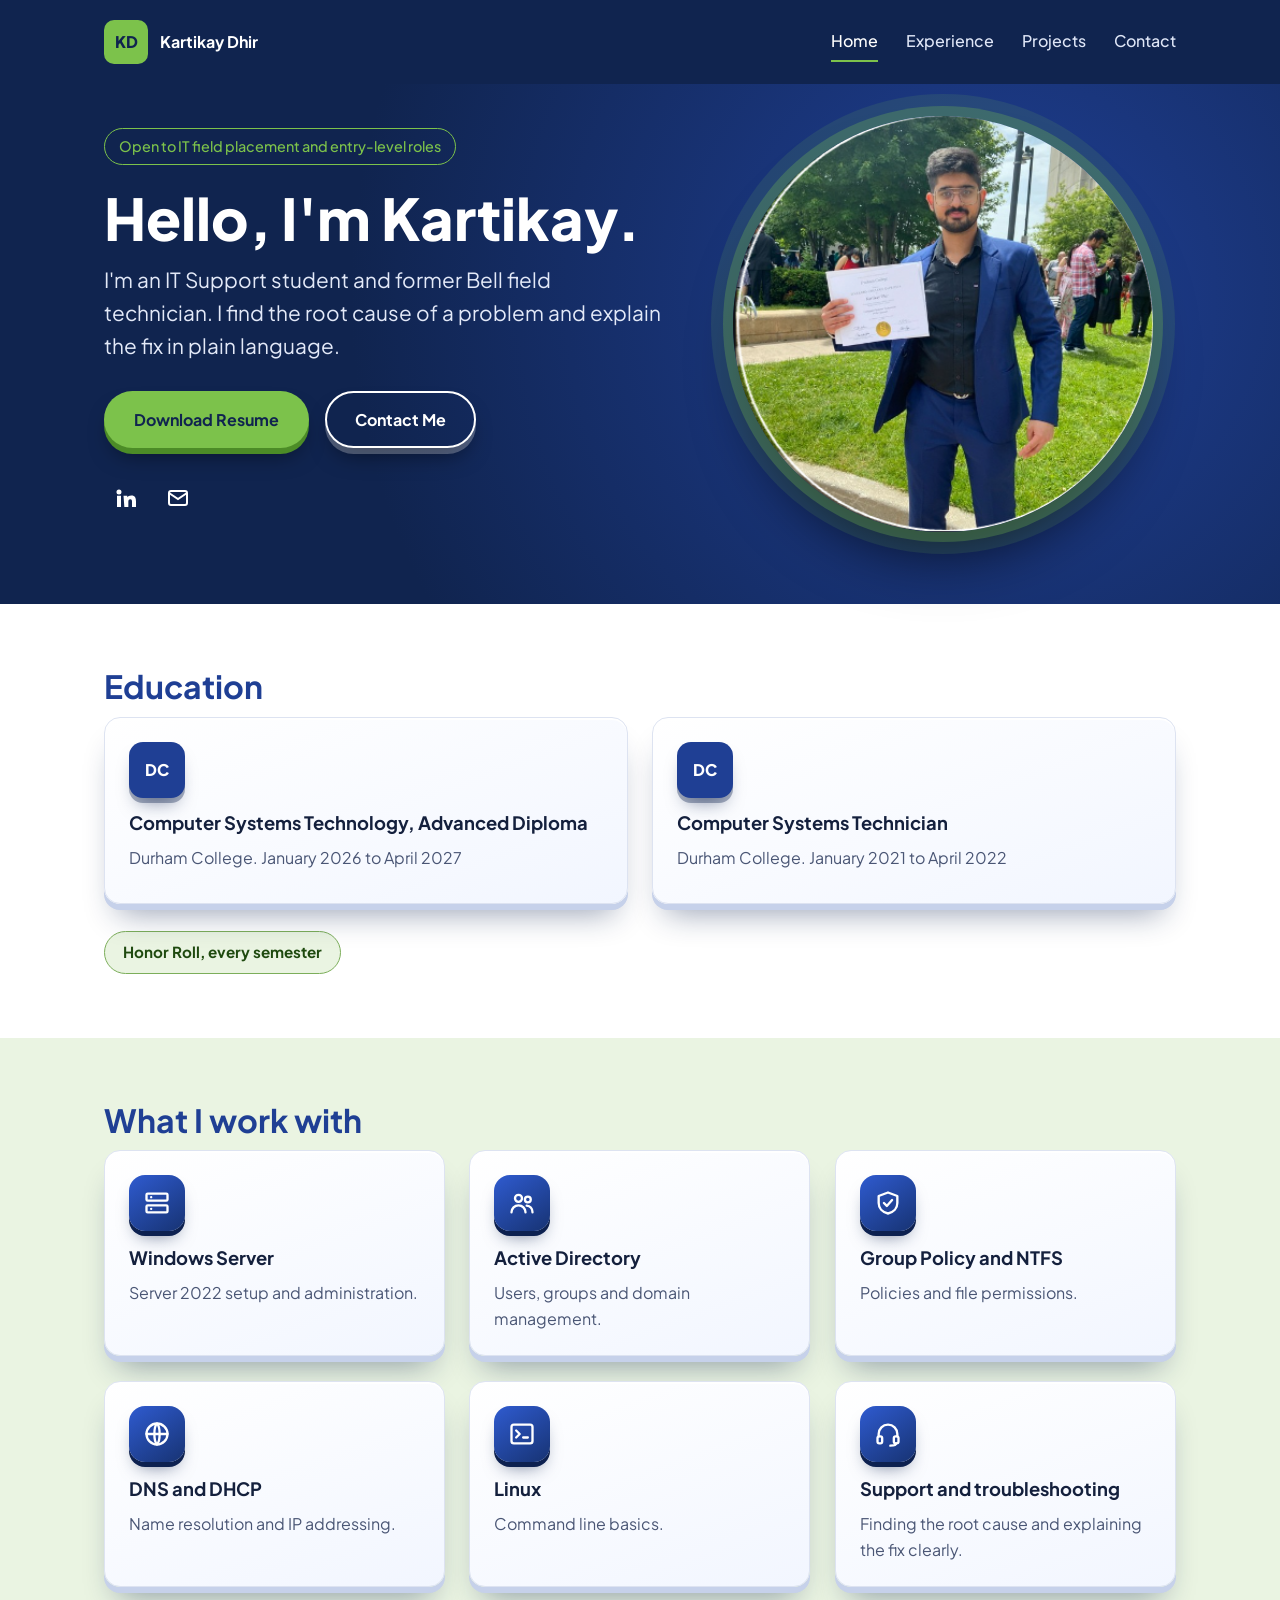
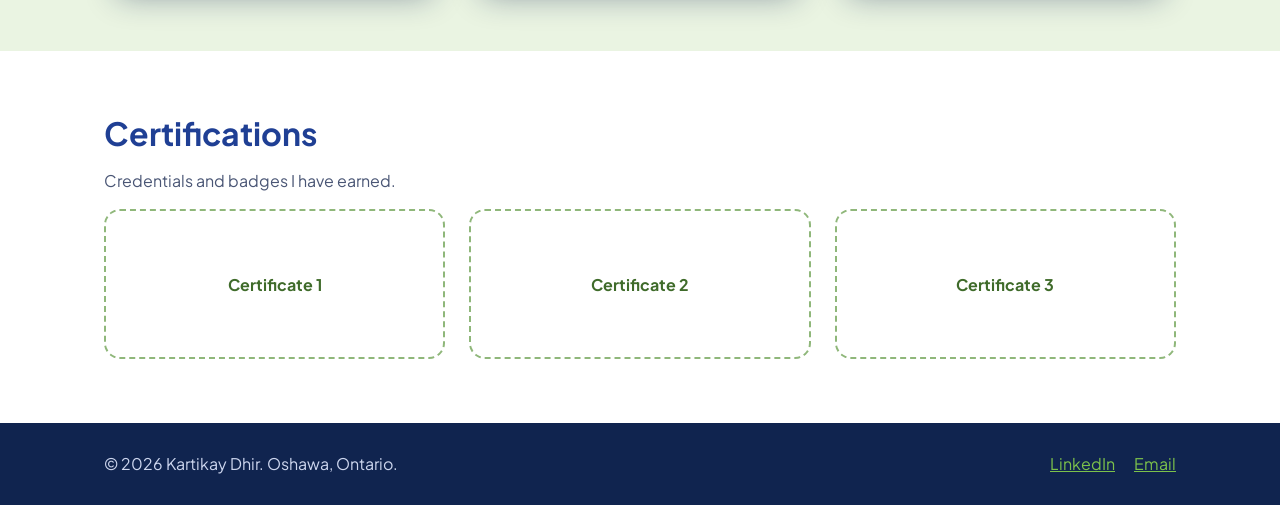
==== index.html @ cc64c31e "Add files via upload" ====
<!-- =====================================================
     index.html - HOME PAGE - hero, core skills, certifications
     ===================================================== -->
<!DOCTYPE html>
<html lang="en">
<head>
  <meta charset="utf-8">
  <meta name="viewport" content="width=device-width, initial-scale=1">
  <title>Home | Kartikay Dhir</title>
  <meta name="description" content="Kartikay Dhir - IT Support student and former Bell field technician. Active Directory, Windows Server and networking.">
  <link rel="preconnect" href="https://fonts.googleapis.com">
  <link rel="preconnect" href="https://fonts.gstatic.com" crossorigin>
  <link rel="stylesheet" href="https://fonts.googleapis.com/css2?family=Plus+Jakarta+Sans:wght@400;500;700;800&display=swap">
  <link rel="stylesheet" href="css/style.css">
  <script src="js/main.js" defer></script>
</head>
<body>

<!-- ================= TOP MENU ================= -->
<header class="site-header">
  <div class="wrap nav">

    <!-- Logo + name -->
    <a class="brand" href="index.html">
      <span class="brand-mark">KD</span>
      <span class="brand-name">Kartikay Dhir</span>
    </a>

    <!-- Hamburger button (phones only) -->
    <button class="menu-btn" aria-label="Open menu" aria-expanded="false" aria-controls="menu">
      <span></span><span></span><span></span>
    </button>

    <!-- Menu links -->
    <nav id="menu" class="menu">
      <a href="index.html" class="active" aria-current="page">Home</a>
      <a href="experience.html">Experience</a>
      <a href="projects.html">Projects</a>
      <a href="contact.html">Contact</a>
    </nav>

  </div>
</header>

<main>

<!-- ================= HERO ================= -->
<section class="hero">
  <div class="wrap hero-grid">

    <!-- Left: greeting, intro, buttons, icons -->
    <div class="hero-text">
      <p class="badge">Open to IT field placement and entry-level roles</p>
      <h1>Hello, I'm Kartikay.</h1>
      <p class="lead">I'm an IT Support student and former Bell field technician. I find the root cause of a problem and explain the fix in plain language.</p>

      <div class="btn-row">
        <a class="btn btn-green" href="resume/Kartikay-Dhir-Resume.pdf" download>Download Resume</a>
        <a class="btn btn-outline" href="contact.html">Contact Me</a>
      </div>

      <!-- Social icons -->
      <div class="social">
        <a href="https://www.linkedin.com/in/kartikaydhir/" target="_blank" rel="noopener" aria-label="LinkedIn">
          <svg width="24" height="24" viewBox="0 0 24 24" fill="currentColor" aria-hidden="true"><path d="M4.98 3.5a2.5 2.5 0 1 1 0 5 2.5 2.5 0 0 1 0-5zM3 9.75h4V21H3zM9.5 9.75h3.8v1.6h.05c.55-1 1.9-1.95 3.9-1.95 4.1 0 4.75 2.7 4.75 6.2V21h-4v-5c0-1.2 0-2.75-1.7-2.75s-1.95 1.3-1.95 2.65V21h-4z"/></svg>
        </a>
        <a href="mailto:kartikaydhir23@gmail.com" aria-label="Email">
          <svg width="24" height="24" viewBox="0 0 24 24" fill="none" stroke="currentColor" stroke-width="2" aria-hidden="true"><rect x="3" y="5" width="18" height="14" rx="2"/><path d="M3 7l9 6 9-6"/></svg>
        </a>
      </div>
    </div>

    <!-- Right: your photo (replace images/kartikay.png to change it) -->
    <div class="hero-photo">
      <img src="images/kartikay.png" alt="Kartikay Dhir holding his Durham College diploma" width="391" height="387">
    </div>

  </div>
</section>

<!-- ================= EDUCATION =================
     Durham College logo tiles link to LinkedIn. Honor roll sits under the diplomas. -->
<section class="section">
  <div class="wrap">
    <h2>Education</h2>
    <div class="grid-2">
      <article class="card edu">
        <a class="logo-link" href="https://www.linkedin.com/search/results/schools/?keywords=Durham%20College" target="_blank" rel="noopener" aria-label="Durham College on LinkedIn"><span class="logo logo-blue">DC<img src="images/logos/durham.png" alt="" onerror="this.remove()"></span></a>
        <h3>Computer Systems Technology, Advanced Diploma</h3>
        <p class="muted">Durham College. January 2026 to April 2027</p>
      </article>
      <article class="card edu">
        <a class="logo-link" href="https://www.linkedin.com/search/results/schools/?keywords=Durham%20College" target="_blank" rel="noopener" aria-label="Durham College on LinkedIn"><span class="logo logo-blue">DC<img src="images/logos/durham.png" alt="" onerror="this.remove()"></span></a>
        <h3>Computer Systems Technician</h3>
        <p class="muted">Durham College. January 2021 to April 2022</p>
      </article>
    </div>
    <div class="awards edu-awards"><span class="award green">Honor Roll, every semester</span></div>
  </div>
</section>

<!-- ================= SKILLS (icons are inline SVG) ================= -->
<section class="section tint">
  <div class="wrap">
    <h2>What I work with</h2>
    <div class="grid-3">
      <div class="card"><span class="skill-icon"><svg width="28" height="28" viewBox="0 0 24 24" fill="none" stroke="currentColor" stroke-width="2" stroke-linecap="round" stroke-linejoin="round" aria-hidden="true"><rect x="3" y="4" width="18" height="6" rx="1"/><rect x="3" y="14" width="18" height="6" rx="1"/><path d="M7 7h.01M7 17h.01"/></svg></span><h3>Windows Server</h3><p>Server 2022 setup and administration.</p></div>
      <div class="card"><span class="skill-icon"><svg width="28" height="28" viewBox="0 0 24 24" fill="none" stroke="currentColor" stroke-width="2" stroke-linecap="round" stroke-linejoin="round" aria-hidden="true"><circle cx="9" cy="8" r="3"/><path d="M3 20c0-3.3 2.7-6 6-6s6 2.7 6 6"/><circle cx="17" cy="9" r="2.5"/><path d="M16 14.2c2.8.3 5 2.5 5 5.8"/></svg></span><h3>Active Directory</h3><p>Users, groups and domain management.</p></div>
      <div class="card"><span class="skill-icon"><svg width="28" height="28" viewBox="0 0 24 24" fill="none" stroke="currentColor" stroke-width="2" stroke-linecap="round" stroke-linejoin="round" aria-hidden="true"><path d="M12 3l8 3v6c0 4.5-3.2 8-8 9-4.8-1-8-4.5-8-9V6z"/><path d="M8.5 12l2.5 2.5 4.5-5"/></svg></span><h3>Group Policy and NTFS</h3><p>Policies and file permissions.</p></div>
      <div class="card"><span class="skill-icon"><svg width="28" height="28" viewBox="0 0 24 24" fill="none" stroke="currentColor" stroke-width="2" stroke-linecap="round" stroke-linejoin="round" aria-hidden="true"><circle cx="12" cy="12" r="9"/><path d="M3 12h18M12 3c3 3 3 15 0 18M12 3c-3 3-3 15 0 18"/></svg></span><h3>DNS and DHCP</h3><p>Name resolution and IP addressing.</p></div>
      <div class="card"><span class="skill-icon"><svg width="28" height="28" viewBox="0 0 24 24" fill="none" stroke="currentColor" stroke-width="2" stroke-linecap="round" stroke-linejoin="round" aria-hidden="true"><rect x="3" y="4" width="18" height="16" rx="2"/><path d="M7 9l3 3-3 3M13 15h4"/></svg></span><h3>Linux</h3><p>Command line basics.</p></div>
      <div class="card"><span class="skill-icon"><svg width="28" height="28" viewBox="0 0 24 24" fill="none" stroke="currentColor" stroke-width="2" stroke-linecap="round" stroke-linejoin="round" aria-hidden="true"><path d="M4 14v-2a8 8 0 0 1 16 0v2"/><rect x="3" y="14" width="4" height="6" rx="1.5"/><rect x="17" y="14" width="4" height="6" rx="1.5"/><path d="M19 20c0 1.5-2 2-5 2"/></svg></span><h3>Support and troubleshooting</h3><p>Finding the root cause and explaining the fix clearly.</p></div>
    </div>
  </div>
</section>

<!-- ================= CERTIFICATIONS =================
     No certificates yet. To add one, replace a ".cert-slot" div with:
     <div class="card cert"><img src="images/cert1.png" alt=""><h3>Name</h3><p>Issuer, year</p></div>
-->
<section class="section">
  <div class="wrap">
    <h2>Certifications</h2>
    <p class="muted">Credentials and badges I have earned.</p>
    <div class="grid-3">
      <div class="cert-slot">Certificate 1</div>
      <div class="cert-slot">Certificate 2</div>
      <div class="cert-slot">Certificate 3</div>
    </div>
  </div>
</section>

</main>

<!-- ================= FOOTER ================= -->
<footer class="site-footer">
  <div class="wrap footer-row">
    <p>&copy; <span id="year">2026</span> Kartikay Dhir. Oshawa, Ontario.</p>
    <p>
      <a href="https://www.linkedin.com/in/kartikaydhir/" target="_blank" rel="noopener">LinkedIn</a>
      <a href="mailto:kartikaydhir23@gmail.com">Email</a>
    </p>
  </div>
</footer>

</body>
</html>
---- css/style.css ----
/* =====================================================
   style.css - all the styling
   Colours come from the photo: suit navy + grass green.
   ===================================================== */

/* ---------- 1. Colours and basics ---------- */
:root {
  --navy:   #10244f;   /* deep navy (hero, footer) */
  --blue:   #1f3f94;   /* suit blue (logos, headings) */
  --grass:  #7cc24b;   /* grass green (buttons, accents) */
  --leaf:   #eaf4e2;   /* soft green tint (alt sections) */
  --paper:  #ffffff;
  --ink:    #14203d;   /* body text */
  --muted:  #4a5675;   /* secondary text */
  --radius: 16px;
}

* { box-sizing: border-box; }

body {
  margin: 0;
  font-family: 'Plus Jakarta Sans', system-ui, sans-serif;
  color: var(--ink);
  background: var(--paper);
  line-height: 1.6;
}

img { max-width: 100%; height: auto; }
a { color: var(--blue); }
a:focus-visible, button:focus-visible, input:focus-visible, textarea:focus-visible {
  outline: 3px solid var(--grass);
  outline-offset: 3px;
}

/* Centered content column */
.wrap { max-width: 1120px; margin: 0 auto; padding: 0 24px; }

h1, h2, h3 { line-height: 1.15; margin: 0 0 12px; }
h2 { font-size: 2rem; color: var(--blue); }
h3 { font-size: 1.15rem; }
.muted { color: var(--muted); }

/* ---------- 2. Top menu ---------- */
.site-header { background: var(--navy); color: #fff; }
.nav { display: flex; align-items: center; justify-content: space-between; padding-top: 20px; padding-bottom: 20px; position: relative; }

.brand { display: flex; align-items: center; gap: 12px; color: #fff; text-decoration: none; font-weight: 700; }
.brand-mark { width: 44px; height: 44px; border-radius: 10px; background: var(--grass); color: var(--navy); display: grid; place-items: center; font-weight: 800; }

.menu { display: flex; gap: 28px; }
.menu a { color: #dfe6f7; text-decoration: none; font-weight: 500; padding: 6px 0; border-bottom: 2px solid transparent; }
.menu a:hover { color: #fff; }
.menu a.active { color: #fff; border-bottom-color: var(--grass); }

.menu-btn { display: none; width: 44px; height: 44px; background: transparent; border: 0; cursor: pointer; flex-direction: column; gap: 5px; align-items: center; justify-content: center; }
.menu-btn span { width: 24px; height: 2px; background: #fff; }

/* ---------- 3. Buttons ---------- */
.btn { display: inline-block; padding: 14px 28px; border-radius: 999px; font-weight: 700; text-decoration: none; border: 2px solid transparent; cursor: pointer; font-family: inherit; font-size: 1rem; }
.btn-green   { background: var(--grass); color: var(--navy); }
.btn-green:hover { background: #92d15f; }
.btn-outline { border-color: #fff; color: #fff; }
.btn-outline:hover { background: rgba(255,255,255,.12); }
.btn-row { display: flex; gap: 16px; flex-wrap: wrap; margin-bottom: 28px; }

/* ---------- 4. Hero (home page) ---------- */
.hero { background: var(--navy); color: #fff; padding: 32px 0 72px; }
.hero-grid { display: grid; grid-template-columns: 1.2fr 1fr; gap: 48px; align-items: center; }
.hero h1 { font-size: clamp(2.4rem, 5vw, 3.6rem); font-weight: 800; }
.lead { font-size: 1.3rem; color: #e3e9f8; max-width: 34em; margin: 0 0 28px; }
.badge { display: inline-block; margin: 0 0 20px; padding: 6px 14px; border: 1px solid var(--grass); border-radius: 999px; color: var(--grass); font-size: .9rem; font-weight: 500; }
.hero-photo img { display: block; width: 100%; max-width: 420px; margin: 0 auto; border-radius: 50%; }

.social { display: flex; gap: 8px; }
.social a { color: #fff; width: 44px; height: 44px; display: grid; place-items: center; border-radius: 50%; }
.social a:hover { background: rgba(255,255,255,.14); }

/* ---------- 5. Sections, grids, cards ---------- */
.section { padding: 64px 0; }
.section.tint { background: var(--leaf); }

.page-title { background: var(--navy); color: #fff; padding: 8px 0 48px; }
.page-title h1 { margin: 0; font-size: clamp(2rem, 4vw, 3rem); font-weight: 800; }

.grid-3 { display: grid; grid-template-columns: repeat(3, 1fr); gap: 24px; }
.grid-4 { display: grid; grid-template-columns: repeat(4, 1fr); gap: 20px; }
.stack  { display: grid; gap: 48px; }

.card { background: #fff; border: 1px solid #dde3f1; border-radius: var(--radius); padding: 24px; }
.card p { margin: 0; color: var(--muted); }
.card .muted { margin-bottom: 8px; }

/* Empty certificate slots */
.cert-slot { min-height: 150px; border: 2px dashed #8fb77a; border-radius: var(--radius); display: grid; place-items: center; color: #3f6b2a; font-weight: 700; }

/* ---------- 6. Experience page ---------- */
.job-head { display: flex; align-items: center; gap: 20px; margin-bottom: 16px; }
.job-head h2, .job-head h3 { margin: 0; }
.job ul { margin: 0 0 20px; padding-left: 20px; max-width: 760px; }
.job li { margin-bottom: 6px; }
.section-h { margin-bottom: 20px; }

/* Company / school logo tiles (replace text with <img> later) */
.logo { width: 56px; height: 56px; border-radius: 14px; display: grid; place-items: center; font-weight: 800; flex: none; margin-bottom: 12px; }
.job-head .logo { margin-bottom: 0; width: 64px; height: 64px; }
.logo-blue  { background: var(--blue);  color: #fff; }
.logo-grass { background: var(--grass); color: var(--navy); }

/* Awards */
.awards { display: flex; gap: 12px; flex-wrap: wrap; }
.award { padding: 8px 18px; border-radius: 999px; font-weight: 700; font-size: .95rem; }
.award.gold  { background: #fff4cc; border: 1px solid #d9b53a; color: #5e4700; }
.award.green { background: var(--leaf); border: 1px solid #7cae5a; color: #1f4a0f; }

/* ---------- 7. Contact page ---------- */
.contact-grid { display: grid; grid-template-columns: 1fr 1fr; gap: 48px; }
form label { display: block; font-weight: 700; margin: 16px 0 6px; }
form input[type=text], form input[type=email], form textarea {
  width: 100%; padding: 12px 14px; border: 1px solid #b8c1d9; border-radius: 10px; font: inherit; color: var(--ink);
}
form button { margin-top: 20px; }
.hp { position: absolute; left: -9999px; }            /* honeypot hidden field */
.field-error { color: #a31616; font-weight: 700; min-height: 1.4em; margin: 12px 0 0; }
.notice { padding: 12px 16px; border-radius: 10px; font-weight: 700; margin: 0 0 8px; }
.notice.ok  { background: var(--leaf); color: #1f4a0f; }
.notice.bad { background: #fde8e8; color: #7a1010; }

/* ---------- 8. Footer ---------- */
.site-footer { background: var(--navy); color: #cdd6ee; padding: 28px 0; }
.footer-row { display: flex; justify-content: space-between; gap: 16px; flex-wrap: wrap; }
.footer-row p { margin: 0; }
.site-footer a { color: var(--grass); margin-left: 16px; }

/* ---------- 9. Tablet and phone ---------- */
@media (max-width: 860px) {
  .hero-grid, .contact-grid { grid-template-columns: 1fr; }
  .hero-photo { order: -1; }                     /* photo first on phones */
  .hero-photo img { max-width: 260px; }
  .grid-3 { grid-template-columns: 1fr; }
  .grid-4 { grid-template-columns: 1fr 1fr; }

  /* Menu turns into a dropdown opened by the hamburger */
  .menu-btn { display: flex; }
  .menu { display: none; position: absolute; top: 100%; left: 0; right: 0; flex-direction: column; gap: 0; background: var(--navy); padding: 8px 24px 16px; z-index: 5; }
  .menu.open { display: flex; }
  .menu a { padding: 14px 0; border-bottom: 1px solid #243a6b; }
}

/* =====================================================
   10. 3D LOOK
   Raised cards, extruded buttons, tilt on hover (see js/main.js)
   ===================================================== */

/* Raised cards: a lighter top edge, a solid "thickness" line, and a soft drop shadow */
.card, .job-card {
  background: linear-gradient(160deg, #ffffff, #f2f6ff);
  box-shadow: 0 2px 0 #ffffff inset, 0 6px 0 #c6d1ea, 0 22px 32px -14px rgba(16, 36, 79, .45);
  transition: transform .2s ease, box-shadow .2s ease;
  will-change: transform;
}
.job-card { padding: 32px; border: 1px solid #dde3f1; border-radius: var(--radius); }

/* Buttons look like pressable blocks */
.btn { transition: transform .12s ease, box-shadow .12s ease; }
.btn-green   { box-shadow: 0 6px 0 #4c8c27, 0 14px 22px -8px rgba(0, 0, 0, .5); }
.btn-outline { box-shadow: 0 6px 0 rgba(255, 255, 255, .25), 0 14px 22px -8px rgba(0, 0, 0, .5); }
.btn:hover   { transform: translateY(3px); }
.btn-green:hover   { box-shadow: 0 3px 0 #4c8c27, 0 8px 14px -6px rgba(0, 0, 0, .5); }
.btn-outline:hover { box-shadow: 0 3px 0 rgba(255, 255, 255, .25), 0 8px 14px -6px rgba(0, 0, 0, .5); }
.btn:active  { transform: translateY(6px); box-shadow: none; }

/* Hero: depth gradient + glowing rings around the photo */
.hero { background: radial-gradient(circle at 78% 40%, #1f3f94 0%, var(--navy) 62%); }
.hero-photo { perspective: 900px; }
.hero-photo img {
  box-shadow: 0 0 0 10px rgba(124, 194, 75, .28), 0 0 0 22px rgba(124, 194, 75, .12), 0 40px 60px -20px rgba(0, 0, 0, .7);
  animation: float 6s ease-in-out infinite;
}
@keyframes float { 0%, 100% { transform: translateY(0); } 50% { transform: translateY(-12px); } }

/* Logo tiles and skill icons are raised blocks too */
.logo-link { display: inline-block; border-radius: 16px; text-decoration: none; flex: none; }
.logo { position: relative; overflow: hidden; box-shadow: 0 5px 0 rgba(16, 36, 79, .35), 0 12px 18px -8px rgba(16, 36, 79, .5); }
.logo img { position: absolute; inset: 0; width: 100%; height: 100%; object-fit: contain; background: #fff; padding: 6px; }
.logo-link:hover .logo { transform: translateY(2px); }

.skill-icon {
  width: 56px; height: 56px; border-radius: 16px; display: grid; place-items: center; margin-bottom: 16px; color: #fff;
  background: linear-gradient(145deg, #2f5bd0, #173373);
  box-shadow: 0 5px 0 #0d2150, 0 12px 18px -8px rgba(16, 36, 79, .6);
}

/* Home: Education and Skills */
.grid-2 { display: grid; grid-template-columns: 1fr 1fr; gap: 24px; }
.edu .logo-link { margin-bottom: 14px; }
.edu .logo { margin-bottom: 0; }
.edu-awards { margin-top: 28px; }

/* Experience: certificate pictures under each job */
.certs { display: grid; grid-template-columns: repeat(auto-fit, minmax(220px, 300px)); gap: 20px; margin-top: 24px; }
.cert-fig { margin: 0; }
.cert-fig img { display: block; width: 100%; border-radius: 12px; border: 1px solid #cfd8ee; box-shadow: 0 5px 0 #c6d1ea, 0 16px 24px -12px rgba(16, 36, 79, .5); transition: transform .2s ease; }
.cert-fig a:hover img { transform: translateY(-4px) scale(1.02); }
.cert-fig figcaption { margin-top: 12px; font-size: .9rem; color: var(--muted); }
.job .awards { margin-top: 4px; }

@media (max-width: 860px) {
  .grid-2 { grid-template-columns: 1fr; }
  .job-card { padding: 22px; }
}

/* People who turn animations off get a still page */
@media (prefers-reduced-motion: reduce) {
  .hero-photo img { animation: none; }
  .card, .job-card, .btn, .cert-fig img { transition: none; }
}
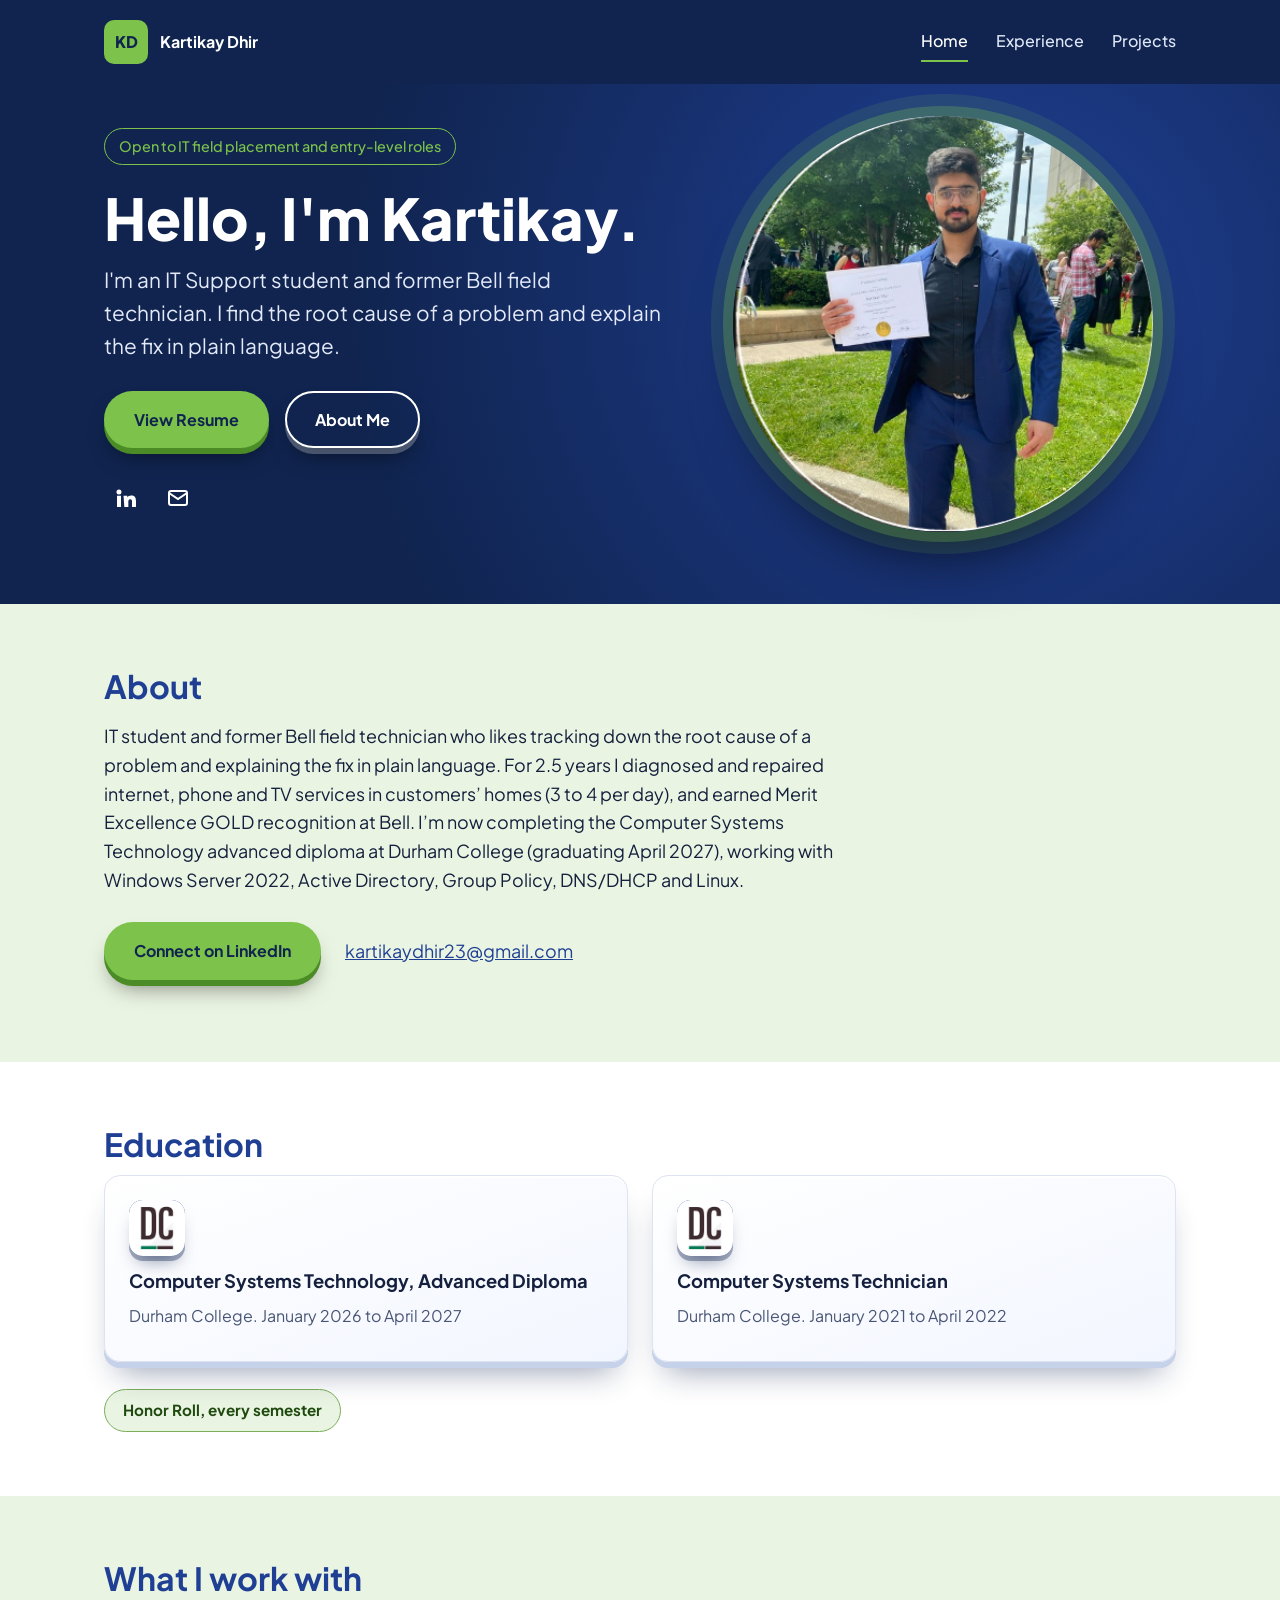
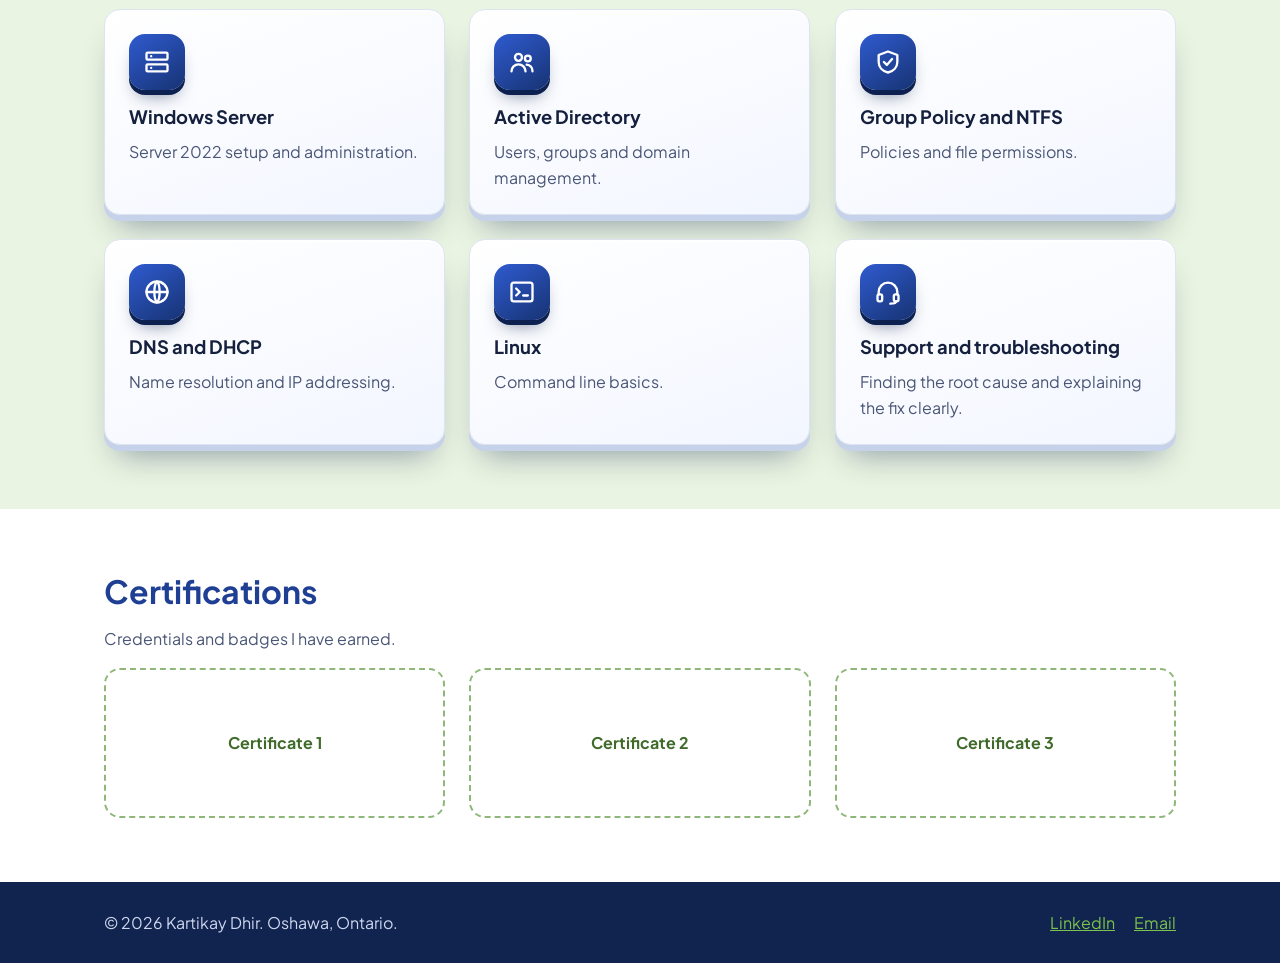
==== commit e9102cc1: "Add files via upload" ====
--- a/index.html
+++ b/index.html
@@ -36,7 +36,6 @@
       <a href="index.html" class="active" aria-current="page">Home</a>
       <a href="experience.html">Experience</a>
       <a href="projects.html">Projects</a>
-      <a href="contact.html">Contact</a>
     </nav>
 
   </div>
@@ -55,8 +54,8 @@
       <p class="lead">I'm an IT Support student and former Bell field technician. I find the root cause of a problem and explain the fix in plain language.</p>
 
       <div class="btn-row">
-        <a class="btn btn-green" href="resume/Kartikay-Dhir-Resume.pdf" download>Download Resume</a>
-        <a class="btn btn-outline" href="contact.html">Contact Me</a>
+        <button class="btn btn-green" type="button" data-resume-open>View Resume</button>
+        <a class="btn btn-outline" href="#about">About Me</a>
       </div>
 
       <!-- Social icons -->
@@ -75,6 +74,19 @@
       <img src="images/kartikay.png" alt="Kartikay Dhir holding his Durham College diploma" width="391" height="387">
     </div>
 
+  </div>
+</section>
+
+<!-- ================= ABOUT =================
+     Edit the paragraph below to change your bio. Links sit under it. -->
+<section class="section tint" id="about">
+  <div class="wrap about">
+    <h2>About</h2>
+    <p>IT student and former Bell field technician who likes tracking down the root cause of a problem and explaining the fix in plain language. For 2.5 years I diagnosed and repaired internet, phone and TV services in customers&rsquo; homes (3 to 4 per day), and earned Merit Excellence GOLD recognition at Bell. I&rsquo;m now completing the Computer Systems Technology advanced diploma at Durham College (graduating April 2027), working with Windows Server 2022, Active Directory, Group Policy, DNS/DHCP and Linux.</p>
+    <p class="about-links">
+      <a class="btn btn-green" href="https://www.linkedin.com/in/kartikaydhir/" target="_blank" rel="noopener">Connect on LinkedIn</a>
+      <a href="mailto:kartikaydhir23@gmail.com">kartikaydhir23@gmail.com</a>
+    </p>
   </div>
 </section>
 
@@ -130,6 +142,20 @@
   </div>
 </section>
 
+
+<!-- ================= RESUME POP-UP =================
+     Opened by the "View Resume" button (js/main.js). Replace resume/Kartikay-Dhir-Resume.pdf with your final resume. -->
+<dialog id="resume-dialog" class="resume-dialog" aria-label="Resume">
+  <div class="resume-bar">
+    <strong>Resume</strong>
+    <span>
+      <a href="resume/Kartikay-Dhir-Resume.pdf" target="_blank" rel="noopener">Open in new tab</a>
+      <button type="button" data-resume-close>Close</button>
+    </span>
+  </div>
+  <iframe id="resume-frame" title="Kartikay Dhir resume" data-src="resume/Kartikay-Dhir-Resume.pdf"></iframe>
+</dialog>
+
 </main>
 
 <!-- ================= FOOTER ================= -->
--- a/css/style.css
+++ b/css/style.css
@@ -214,3 +214,25 @@
   .hero-photo img { animation: none; }
   .card, .job-card, .btn, .cert-fig img { transition: none; }
 }
+
+/* =====================================================
+   11. Logos as pictures, About section, Resume pop-up
+   ===================================================== */
+
+/* Logo pictures are already cropped square, so no extra padding */
+.logo img { padding: 0; background: none; }
+.job-head .logo { width: 72px; height: 72px; }
+
+/* About */
+.about p { max-width: 760px; font-size: 1.12rem; }
+.about-links { display: flex; align-items: center; gap: 24px; flex-wrap: wrap; margin-top: 28px; }
+.about-links .btn { color: var(--navy); }
+
+/* Resume pop-up (native <dialog>) */
+.resume-dialog { width: min(960px, 94vw); height: 90vh; padding: 0; border: 0; border-radius: var(--radius); overflow: hidden; box-shadow: 0 30px 80px rgba(0, 0, 0, .5); }
+.resume-dialog[open] { display: flex; flex-direction: column; }
+.resume-dialog::backdrop { background: rgba(16, 36, 79, .75); }
+.resume-bar { display: flex; align-items: center; justify-content: space-between; gap: 12px; background: var(--navy); color: #fff; padding: 12px 20px; }
+.resume-bar a { color: var(--grass); margin-right: 16px; }
+.resume-bar button { background: var(--grass); color: var(--navy); border: 0; border-radius: 999px; padding: 8px 20px; font: inherit; font-weight: 700; cursor: pointer; }
+.resume-dialog iframe { flex: 1; width: 100%; border: 0; background: #fff; }
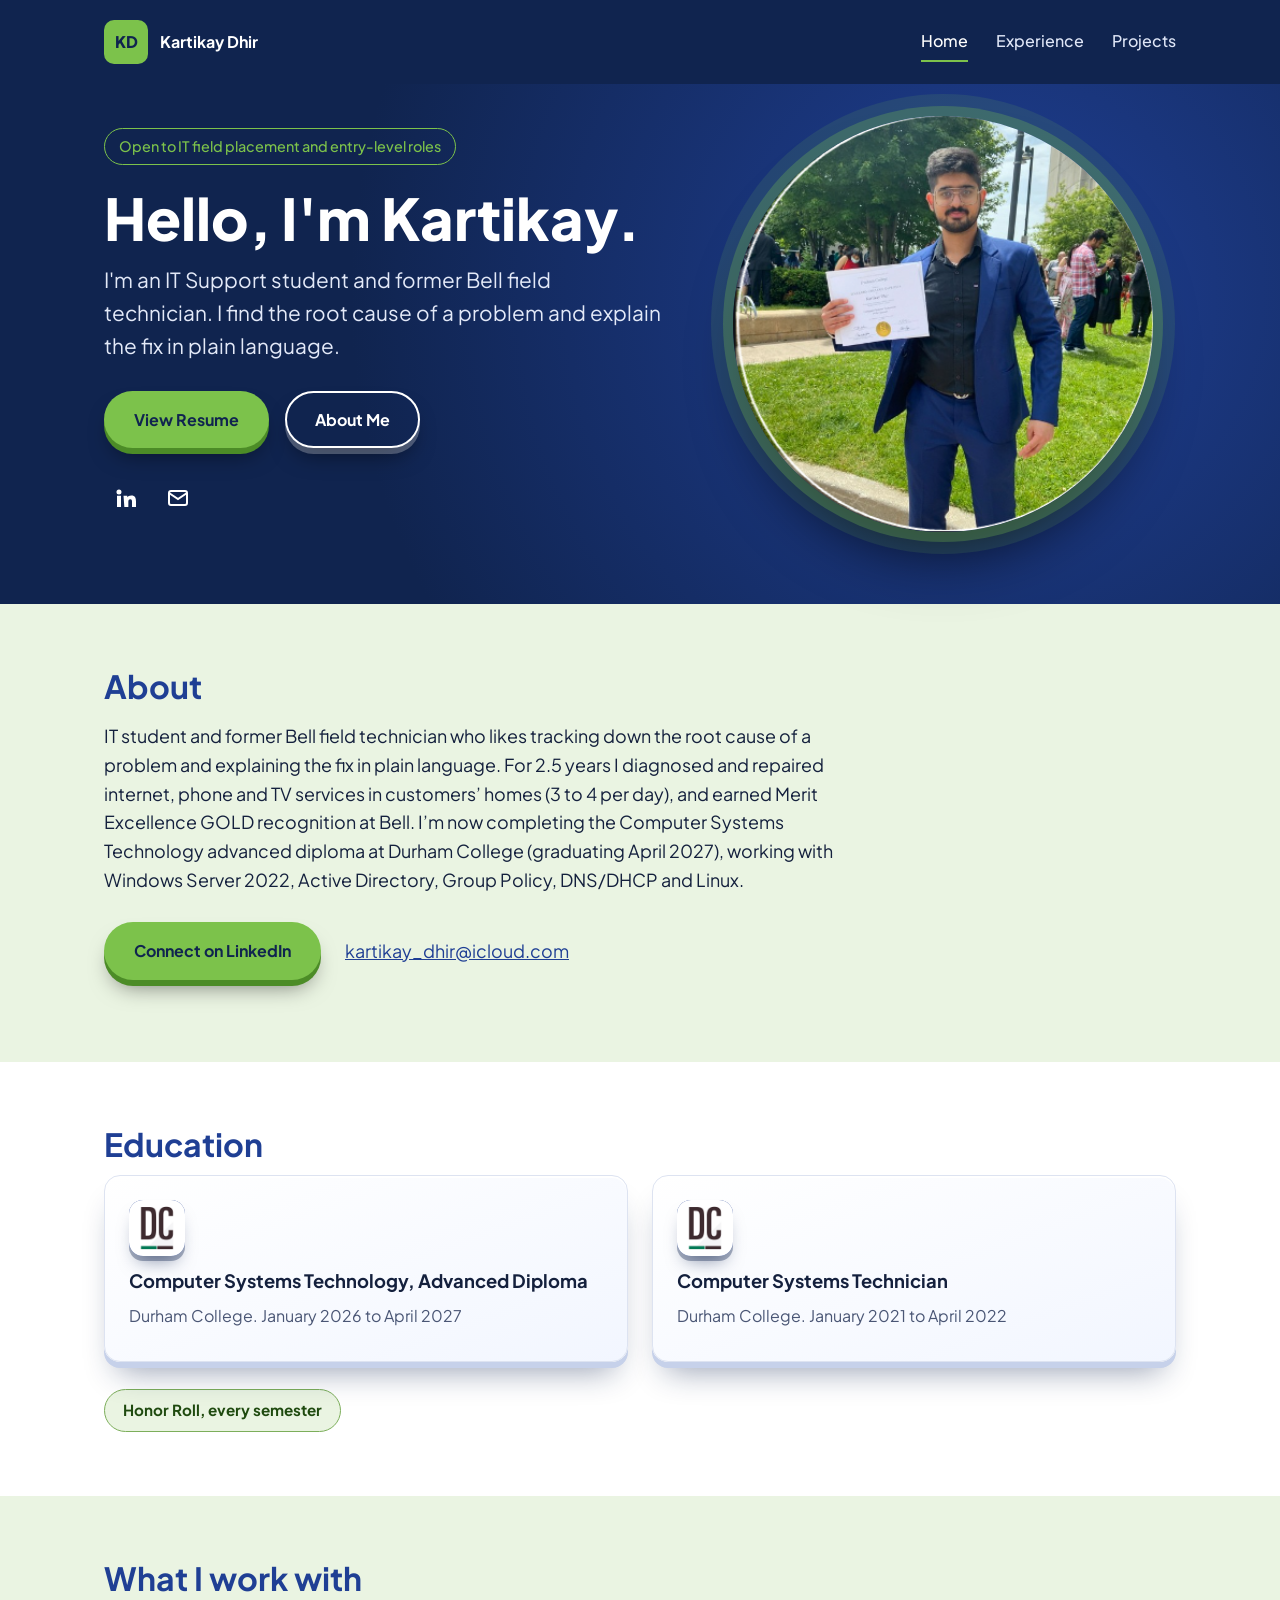
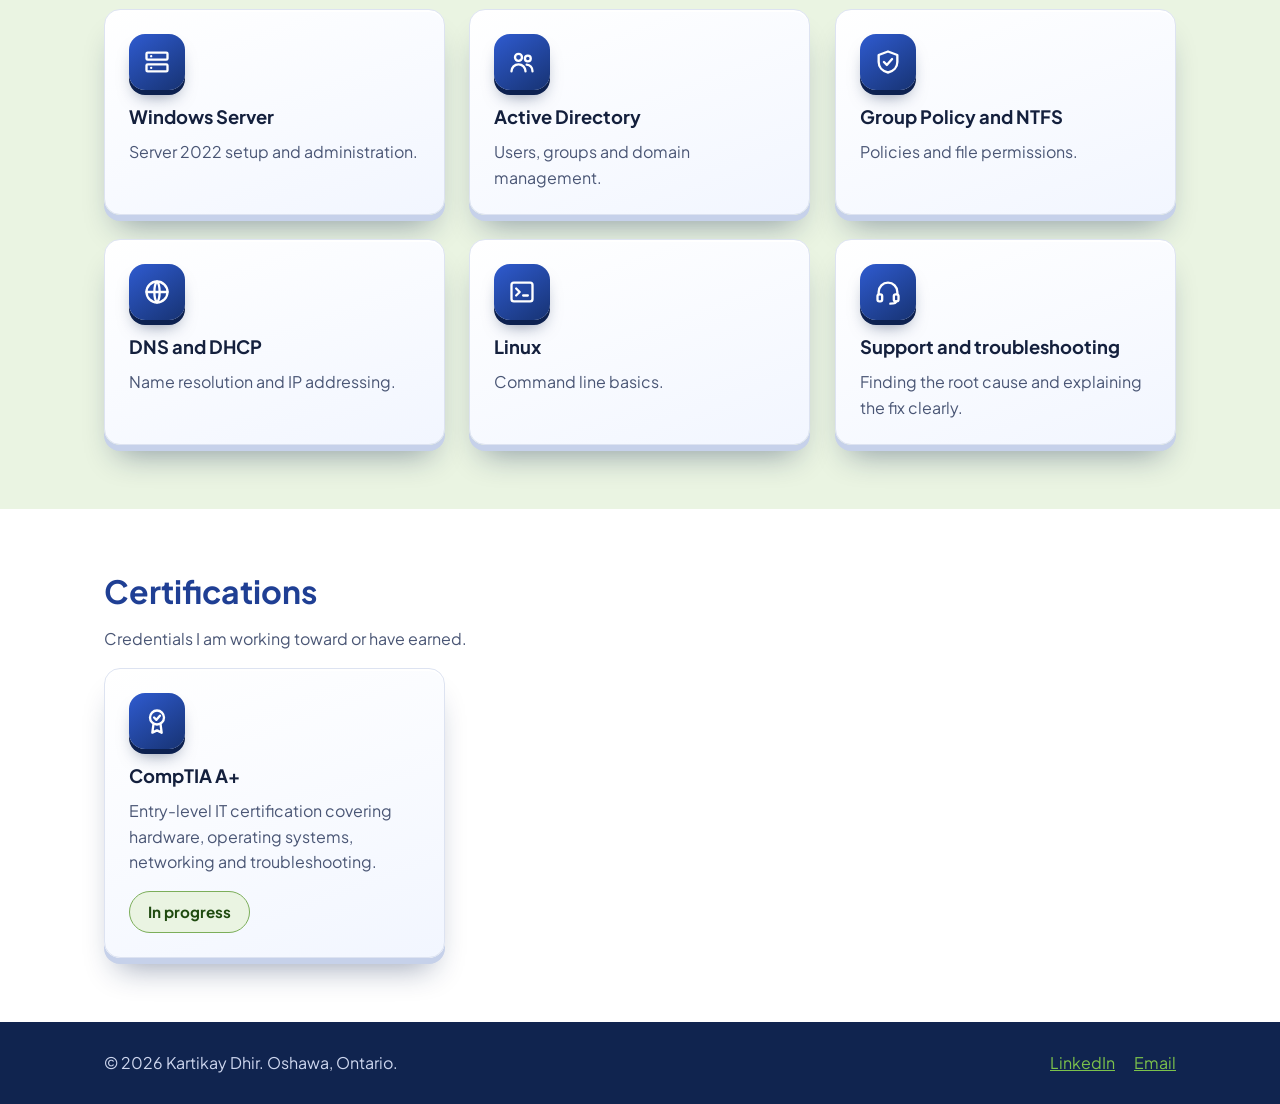
==== commit d274704e: "Add files via upload" ====
--- a/index.html
+++ b/index.html
@@ -54,7 +54,7 @@
       <p class="lead">I'm an IT Support student and former Bell field technician. I find the root cause of a problem and explain the fix in plain language.</p>
 
       <div class="btn-row">
-        <button class="btn btn-green" type="button" data-resume-open>View Resume</button>
+        <button class="btn btn-green" type="button" data-dialog-open="resume-dialog">View Resume</button>
         <a class="btn btn-outline" href="#about">About Me</a>
       </div>
 
@@ -63,7 +63,7 @@
         <a href="https://www.linkedin.com/in/kartikaydhir/" target="_blank" rel="noopener" aria-label="LinkedIn">
           <svg width="24" height="24" viewBox="0 0 24 24" fill="currentColor" aria-hidden="true"><path d="M4.98 3.5a2.5 2.5 0 1 1 0 5 2.5 2.5 0 0 1 0-5zM3 9.75h4V21H3zM9.5 9.75h3.8v1.6h.05c.55-1 1.9-1.95 3.9-1.95 4.1 0 4.75 2.7 4.75 6.2V21h-4v-5c0-1.2 0-2.75-1.7-2.75s-1.95 1.3-1.95 2.65V21h-4z"/></svg>
         </a>
-        <a href="mailto:kartikaydhir23@gmail.com" aria-label="Email">
+        <a href="mailto:kartikay_dhir@icloud.com" aria-label="Email">
           <svg width="24" height="24" viewBox="0 0 24 24" fill="none" stroke="currentColor" stroke-width="2" aria-hidden="true"><rect x="3" y="5" width="18" height="14" rx="2"/><path d="M3 7l9 6 9-6"/></svg>
         </a>
       </div>
@@ -85,7 +85,7 @@
     <p>IT student and former Bell field technician who likes tracking down the root cause of a problem and explaining the fix in plain language. For 2.5 years I diagnosed and repaired internet, phone and TV services in customers&rsquo; homes (3 to 4 per day), and earned Merit Excellence GOLD recognition at Bell. I&rsquo;m now completing the Computer Systems Technology advanced diploma at Durham College (graduating April 2027), working with Windows Server 2022, Active Directory, Group Policy, DNS/DHCP and Linux.</p>
     <p class="about-links">
       <a class="btn btn-green" href="https://www.linkedin.com/in/kartikaydhir/" target="_blank" rel="noopener">Connect on LinkedIn</a>
-      <a href="mailto:kartikaydhir23@gmail.com">kartikaydhir23@gmail.com</a>
+      <a href="mailto:kartikay_dhir@icloud.com">kartikay_dhir@icloud.com</a>
     </p>
   </div>
 </section>
@@ -126,34 +126,42 @@
   </div>
 </section>
 
-<!-- ================= CERTIFICATIONS =================
-     No certificates yet. To add one, replace a ".cert-slot" div with:
-     <div class="card cert"><img src="images/cert1.png" alt=""><h3>Name</h3><p>Issuer, year</p></div>
--->
+<!-- ================= CERTIFICATIONS ================= -->
 <section class="section">
   <div class="wrap">
     <h2>Certifications</h2>
-    <p class="muted">Credentials and badges I have earned.</p>
+    <p class="muted">Credentials I am working toward or have earned.</p>
     <div class="grid-3">
-      <div class="cert-slot">Certificate 1</div>
-      <div class="cert-slot">Certificate 2</div>
-      <div class="cert-slot">Certificate 3</div>
+
+      <!-- CompTIA A+ (in progress) -->
+      <div class="card cert">
+        <span class="skill-icon"><svg width="28" height="28" viewBox="0 0 24 24" fill="none" stroke="currentColor" stroke-width="2" stroke-linecap="round" stroke-linejoin="round" aria-hidden="true"><circle cx="12" cy="9" r="6"/><path d="M9 14.5L8 22l4-2 4 2-1-7.5"/><path d="M9.5 9l2 2 3-3.5"/></svg></span>
+        <h3>CompTIA A+</h3>
+        <p>Entry-level IT certification covering hardware, operating systems, networking and troubleshooting.</p>
+        <span class="award green">In progress</span>
+      </div>
+
     </div>
   </div>
 </section>
 
 
 <!-- ================= RESUME POP-UP =================
-     Opened by the "View Resume" button (js/main.js). Replace resume/Kartikay-Dhir-Resume.pdf with your final resume. -->
+     Opened by the "View Resume" button (js/main.js). It shows the resume as page pictures
+     (works on phones too). To update: replace resume/Kartikay-Dhir-Resume.pdf, then re-export
+     the pages as images/resume/resume-page-1.png (add more <img> lines for extra pages). -->
 <dialog id="resume-dialog" class="resume-dialog" aria-label="Resume">
   <div class="resume-bar">
     <strong>Resume</strong>
     <span>
-      <a href="resume/Kartikay-Dhir-Resume.pdf" target="_blank" rel="noopener">Open in new tab</a>
-      <button type="button" data-resume-close>Close</button>
+      <a href="resume/Kartikay-Dhir-Resume.pdf" download>Download PDF</a>
+      <button type="button" data-dialog-close>Close</button>
     </span>
   </div>
-  <iframe id="resume-frame" title="Kartikay Dhir resume" data-src="resume/Kartikay-Dhir-Resume.pdf"></iframe>
+  <div class="resume-pages">
+    <img src="images/resume/resume-page-1.png" alt="Kartikay Dhir resume, page 1" loading="lazy">
+    <img src="images/resume/resume-page-2.png" alt="Kartikay Dhir resume, page 2" loading="lazy">
+  </div>
 </dialog>
 
 </main>
--- a/css/style.css
+++ b/css/style.css
@@ -92,6 +92,7 @@
 
 /* Empty certificate slots */
 .cert-slot { min-height: 150px; border: 2px dashed #8fb77a; border-radius: var(--radius); display: grid; place-items: center; color: #3f6b2a; font-weight: 700; }
+.cert .award { display: inline-block; margin-top: 16px; }
 
 /* ---------- 6. Experience page ---------- */
 .job-head { display: flex; align-items: center; gap: 20px; margin-bottom: 16px; }
@@ -236,3 +237,66 @@
 .resume-bar a { color: var(--grass); margin-right: 16px; }
 .resume-bar button { background: var(--grass); color: var(--navy); border: 0; border-radius: 999px; padding: 8px 20px; font: inherit; font-weight: 700; cursor: pointer; }
 .resume-dialog iframe { flex: 1; width: 100%; border: 0; background: #fff; }
+
+/* Resume pop-up now shows page pictures instead of an embedded PDF */
+.resume-pages { flex: 1; overflow: auto; background: #e8ecf5; padding: 16px; }
+.resume-pages img { display: block; width: 100%; max-width: 820px; margin: 0 auto 16px; background: #fff; box-shadow: 0 10px 30px -10px rgba(16, 36, 79, .5); }
+
+/* =====================================================
+   12. Experience timeline and Projects page
+   ===================================================== */
+
+/* ---------- Timeline: date | logo on the line | card ---------- */
+.timeline { list-style: none; margin: 0; padding: 0; position: relative; }
+.timeline::before {                       /* the vertical line */
+  content: ""; position: absolute; top: 20px; bottom: 20px; left: calc(150px + 40px - 3px);
+  width: 6px; border-radius: 3px; background: #dfe5f5;
+}
+.t-item { display: grid; grid-template-columns: 150px 80px 1fr; align-items: start; margin-bottom: 40px; position: relative; }
+.t-item:last-child { margin-bottom: 0; }
+
+.t-date { padding-top: 22px; padding-right: 12px; text-align: left; }
+.t-date strong { display: block; font-size: 1rem; color: var(--navy); }
+.t-date span { display: block; font-size: .85rem; color: var(--muted); }
+
+.t-node { display: flex; justify-content: center; position: relative; z-index: 1; }
+.t-node .logo-link { border-radius: 50%; }
+.t-node .logo { width: 64px; height: 64px; margin: 0; border-radius: 50%; box-shadow: 0 0 0 6px #fff, 0 0 0 9px #dfe5f5, 0 10px 18px -6px rgba(16, 36, 79, .5); }
+
+.t-card { position: relative; margin-left: 8px; }
+.t-card::before {                         /* little arrow pointing at the logo */
+  content: ""; position: absolute; left: -9px; top: 30px; width: 16px; height: 16px;
+  background: #f7f9ff; border-left: 1px solid #dde3f1; border-bottom: 1px solid #dde3f1; transform: rotate(45deg);
+}
+.t-head { display: flex; justify-content: space-between; align-items: baseline; gap: 16px; flex-wrap: wrap; border-bottom: 1px solid #dde3f1; padding-bottom: 10px; margin-bottom: 10px; }
+.t-head h2 { margin: 0; font-size: 1.3rem; color: var(--navy); }
+.t-co { color: var(--muted); font-weight: 700; }
+.t-range { margin: 0 0 12px; }
+.t-card ul { margin: 0 0 20px; padding-left: 20px; }
+.t-card li { margin-bottom: 6px; }
+
+/* ---------- Projects ---------- */
+.project { display: grid; grid-template-columns: 1fr 1.25fr; gap: 36px; align-items: start; }
+.project h2 { color: var(--navy); font-size: 1.6rem; }
+.project h3 { margin: 24px 0 10px; }
+.project-date { margin: 0 0 6px; font-weight: 700; color: #3f7a1e; }
+.project-thumb { display: block; width: 100%; padding: 0; border: 0; background: none; cursor: pointer; font: inherit; text-align: center; }
+.project-thumb img { display: block; width: 100%; border-radius: 14px; border: 1px solid #cfd8ee; box-shadow: 0 6px 0 #c6d1ea, 0 20px 30px -14px rgba(16, 36, 79, .5); }
+.project-thumb span { display: inline-block; margin-top: 18px; color: var(--blue); font-weight: 700; text-decoration: underline; }
+
+.chips { list-style: none; margin: 0 0 8px; padding: 0; display: flex; flex-wrap: wrap; gap: 8px; }
+.chips li { background: var(--leaf); border: 1px solid #a9cf8c; color: #1f4a0f; padding: 5px 12px; border-radius: 999px; font-size: .88rem; font-weight: 700; }
+.btn-dark { background: var(--navy); color: #fff; box-shadow: 0 6px 0 #050d22, 0 14px 22px -8px rgba(0, 0, 0, .5); }
+.btn-dark:hover { transform: translateY(3px); box-shadow: 0 3px 0 #050d22; }
+
+/* ---------- Phones: dates sit above each card, the line moves to the left ---------- */
+@media (max-width: 860px) {
+  .timeline::before { left: 28px; }
+  .t-item { grid-template-columns: 56px 1fr; grid-template-areas: "node date" "node card"; column-gap: 12px; }
+  .t-node { grid-area: node; }
+  .t-node .logo { width: 52px; height: 52px; }
+  .t-date { grid-area: date; padding: 0 0 8px; display: flex; gap: 10px; align-items: baseline; flex-wrap: wrap; }
+  .t-card { grid-area: card; margin-left: 0; }
+  .t-card::before { display: none; }
+  .project { grid-template-columns: 1fr; }
+}
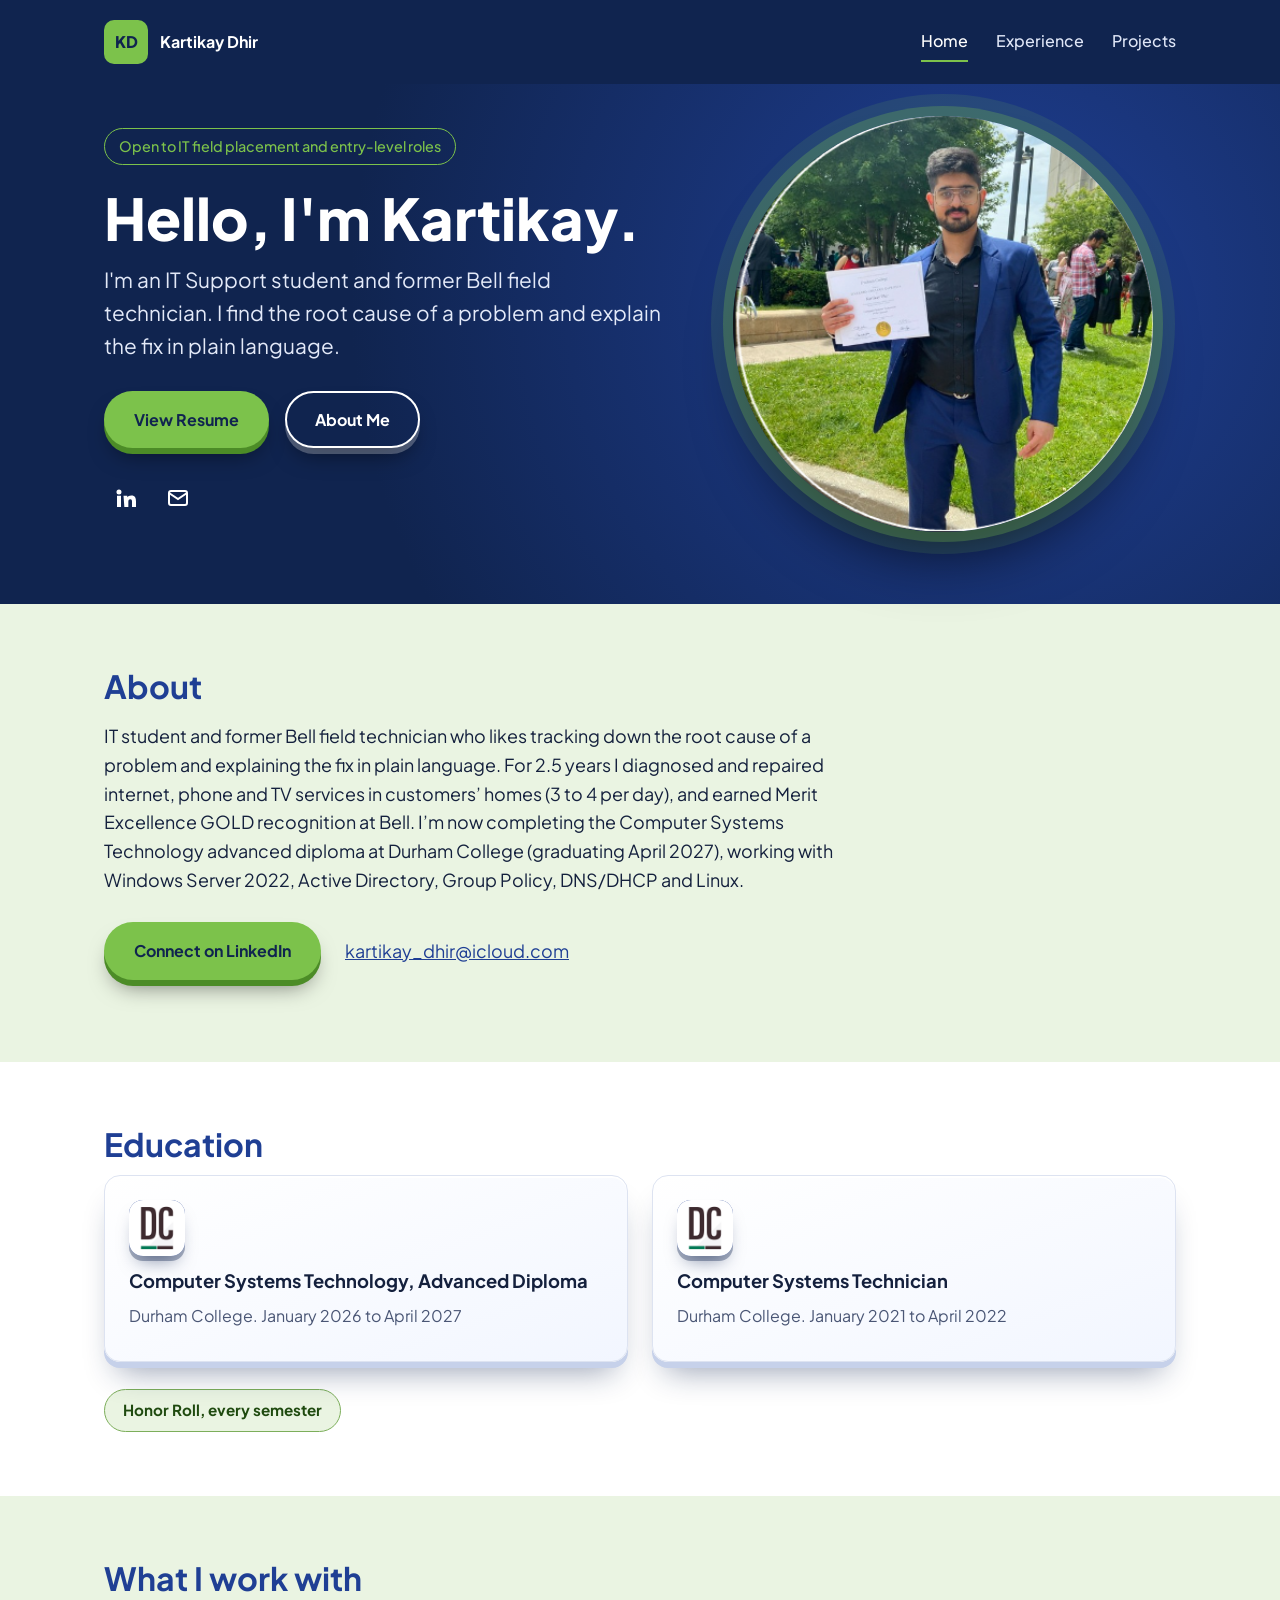
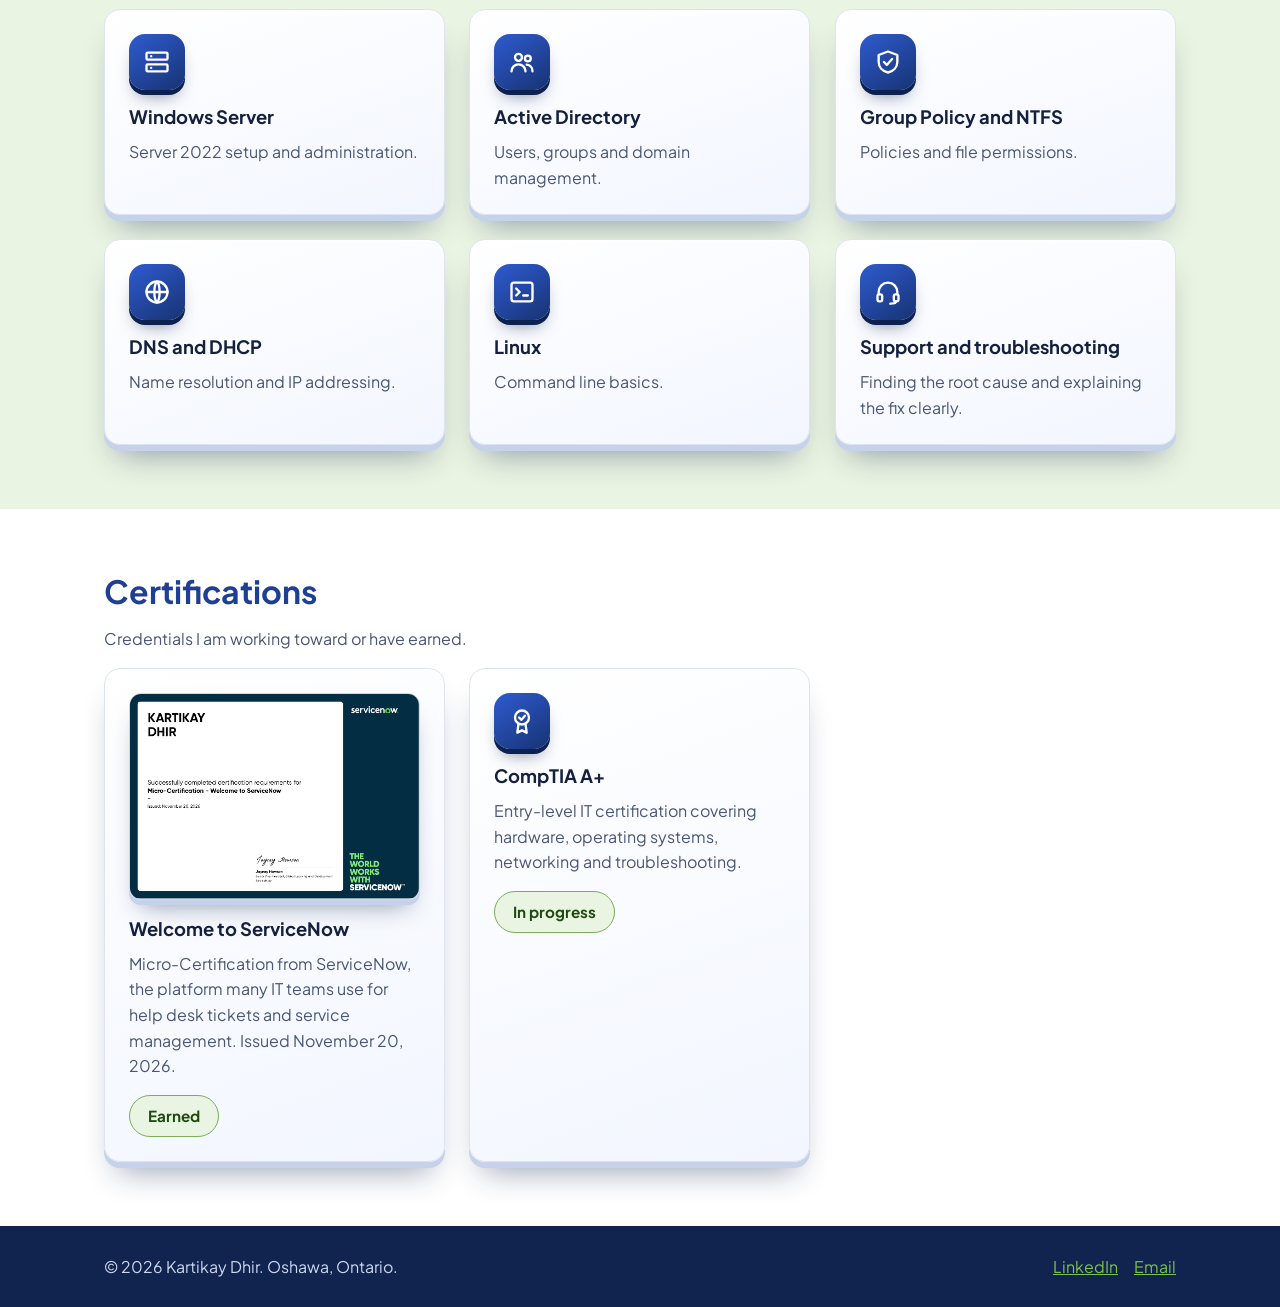
==== commit 764558a6: "Add files via upload" ====
--- a/index.html
+++ b/index.html
@@ -1,5 +1,5 @@
 <!-- =====================================================
-     index.html - HOME PAGE - hero, core skills, certifications
+     index.html - HOME PAGE: hero, about, education, skills, certifications
      ===================================================== -->
 <!DOCTYPE html>
 <html lang="en">
@@ -19,25 +19,14 @@
 <!-- ================= TOP MENU ================= -->
 <header class="site-header">
   <div class="wrap nav">
-
-    <!-- Logo + name -->
-    <a class="brand" href="index.html">
-      <span class="brand-mark">KD</span>
-      <span class="brand-name">Kartikay Dhir</span>
-    </a>
-
+    <a class="brand" href="index.html"><span class="brand-mark">KD</span><span class="brand-name">Kartikay Dhir</span></a>
     <!-- Hamburger button (phones only) -->
-    <button class="menu-btn" aria-label="Open menu" aria-expanded="false" aria-controls="menu">
-      <span></span><span></span><span></span>
-    </button>
-
-    <!-- Menu links -->
+    <button class="menu-btn" aria-label="Open menu" aria-expanded="false" aria-controls="menu"><span></span><span></span><span></span></button>
     <nav id="menu" class="menu">
       <a href="index.html" class="active" aria-current="page">Home</a>
       <a href="experience.html">Experience</a>
       <a href="projects.html">Projects</a>
     </nav>
-
   </div>
 </header>
 
@@ -46,39 +35,25 @@
 <!-- ================= HERO ================= -->
 <section class="hero">
   <div class="wrap hero-grid">
-
-    <!-- Left: greeting, intro, buttons, icons -->
     <div class="hero-text">
       <p class="badge">Open to IT field placement and entry-level roles</p>
       <h1>Hello, I'm Kartikay.</h1>
       <p class="lead">I'm an IT Support student and former Bell field technician. I find the root cause of a problem and explain the fix in plain language.</p>
-
       <div class="btn-row">
         <button class="btn btn-green" type="button" data-dialog-open="resume-dialog">View Resume</button>
         <a class="btn btn-outline" href="#about">About Me</a>
       </div>
-
-      <!-- Social icons -->
       <div class="social">
-        <a href="https://www.linkedin.com/in/kartikaydhir/" target="_blank" rel="noopener" aria-label="LinkedIn">
-          <svg width="24" height="24" viewBox="0 0 24 24" fill="currentColor" aria-hidden="true"><path d="M4.98 3.5a2.5 2.5 0 1 1 0 5 2.5 2.5 0 0 1 0-5zM3 9.75h4V21H3zM9.5 9.75h3.8v1.6h.05c.55-1 1.9-1.95 3.9-1.95 4.1 0 4.75 2.7 4.75 6.2V21h-4v-5c0-1.2 0-2.75-1.7-2.75s-1.95 1.3-1.95 2.65V21h-4z"/></svg>
-        </a>
-        <a href="mailto:kartikay_dhir@icloud.com" aria-label="Email">
-          <svg width="24" height="24" viewBox="0 0 24 24" fill="none" stroke="currentColor" stroke-width="2" aria-hidden="true"><rect x="3" y="5" width="18" height="14" rx="2"/><path d="M3 7l9 6 9-6"/></svg>
-        </a>
+        <a href="https://www.linkedin.com/in/kartikaydhir/" target="_blank" rel="noopener" aria-label="LinkedIn"><svg width="24" height="24" viewBox="0 0 24 24" fill="currentColor" aria-hidden="true"><path d="M4.98 3.5a2.5 2.5 0 1 1 0 5 2.5 2.5 0 0 1 0-5zM3 9.75h4V21H3zM9.5 9.75h3.8v1.6h.05c.55-1 1.9-1.95 3.9-1.95 4.1 0 4.75 2.7 4.75 6.2V21h-4v-5c0-1.2 0-2.75-1.7-2.75s-1.95 1.3-1.95 2.65V21h-4z"/></svg></a>
+        <a href="mailto:kartikay_dhir@icloud.com" aria-label="Email"><svg width="24" height="24" viewBox="0 0 24 24" fill="none" stroke="currentColor" stroke-width="2" aria-hidden="true"><rect x="3" y="5" width="18" height="14" rx="2"/><path d="M3 7l9 6 9-6"/></svg></a>
       </div>
     </div>
-
-    <!-- Right: your photo (replace images/kartikay.png to change it) -->
-    <div class="hero-photo">
-      <img src="images/kartikay.png" alt="Kartikay Dhir holding his Durham College diploma" width="391" height="387">
-    </div>
-
+    <!-- Your photo: replace images/kartikay.png to change it -->
+    <div class="hero-photo"><img src="images/kartikay.png" alt="Kartikay Dhir holding his Durham College diploma" width="391" height="387"></div>
   </div>
 </section>
 
-<!-- ================= ABOUT =================
-     Edit the paragraph below to change your bio. Links sit under it. -->
+<!-- ================= ABOUT ================= -->
 <section class="section tint" id="about">
   <div class="wrap about">
     <h2>About</h2>
@@ -90,28 +65,19 @@
   </div>
 </section>
 
-<!-- ================= EDUCATION =================
-     Durham College logo tiles link to LinkedIn. Honor roll sits under the diplomas. -->
+<!-- ================= EDUCATION ================= -->
 <section class="section">
   <div class="wrap">
     <h2>Education</h2>
     <div class="grid-2">
-      <article class="card edu">
-        <a class="logo-link" href="https://www.linkedin.com/search/results/schools/?keywords=Durham%20College" target="_blank" rel="noopener" aria-label="Durham College on LinkedIn"><span class="logo logo-blue">DC<img src="images/logos/durham.png" alt="" onerror="this.remove()"></span></a>
-        <h3>Computer Systems Technology, Advanced Diploma</h3>
-        <p class="muted">Durham College. January 2026 to April 2027</p>
-      </article>
-      <article class="card edu">
-        <a class="logo-link" href="https://www.linkedin.com/search/results/schools/?keywords=Durham%20College" target="_blank" rel="noopener" aria-label="Durham College on LinkedIn"><span class="logo logo-blue">DC<img src="images/logos/durham.png" alt="" onerror="this.remove()"></span></a>
-        <h3>Computer Systems Technician</h3>
-        <p class="muted">Durham College. January 2021 to April 2022</p>
-      </article>
+      <article class="card edu"><a class="logo-link" href="https://www.linkedin.com/search/results/schools/?keywords=Durham%20College" target="_blank" rel="noopener" aria-label="Durham College on LinkedIn"><span class="logo logo-blue">DC<img src="images/logos/durham.png" alt="" onerror="this.remove()"></span></a><h3>Computer Systems Technology, Advanced Diploma</h3><p class="muted">Durham College. January 2026 to April 2027</p></article>
+      <article class="card edu"><a class="logo-link" href="https://www.linkedin.com/search/results/schools/?keywords=Durham%20College" target="_blank" rel="noopener" aria-label="Durham College on LinkedIn"><span class="logo logo-blue">DC<img src="images/logos/durham.png" alt="" onerror="this.remove()"></span></a><h3>Computer Systems Technician</h3><p class="muted">Durham College. January 2021 to April 2022</p></article>
     </div>
     <div class="awards edu-awards"><span class="award green">Honor Roll, every semester</span></div>
   </div>
 </section>
 
-<!-- ================= SKILLS (icons are inline SVG) ================= -->
+<!-- ================= SKILLS ================= -->
 <section class="section tint">
   <div class="wrap">
     <h2>What I work with</h2>
@@ -126,41 +92,34 @@
   </div>
 </section>
 
-<!-- ================= CERTIFICATIONS ================= -->
+<!-- ================= CERTIFICATIONS =================
+     To add another certificate, copy a <div class="card cert"> block.
+     Change the badge to "Earned" (or remove it) once you pass. -->
 <section class="section">
   <div class="wrap">
     <h2>Certifications</h2>
     <p class="muted">Credentials I am working toward or have earned.</p>
     <div class="grid-3">
+      <!-- ServiceNow micro-certification (earned). Click the picture to open it full size. -->
+      <div class="card cert">
+        <a href="images/certs/servicenow-welcome-micro-cert.png" target="_blank" rel="noopener"><img class="cert-thumb" src="images/certs/servicenow-welcome-micro-cert.png" alt="ServiceNow Micro-Certification: Welcome to ServiceNow, issued to Kartikay Dhir on November 20, 2026" loading="lazy"></a>
+        <h3>Welcome to ServiceNow</h3>
+        <p>Micro-Certification from ServiceNow, the platform many IT teams use for help desk tickets and service management. Issued November 20, 2026.</p>
+        <span class="award green">Earned</span>
+      </div>
 
       <!-- CompTIA A+ (in progress) -->
-      <div class="card cert">
-        <span class="skill-icon"><svg width="28" height="28" viewBox="0 0 24 24" fill="none" stroke="currentColor" stroke-width="2" stroke-linecap="round" stroke-linejoin="round" aria-hidden="true"><circle cx="12" cy="9" r="6"/><path d="M9 14.5L8 22l4-2 4 2-1-7.5"/><path d="M9.5 9l2 2 3-3.5"/></svg></span>
-        <h3>CompTIA A+</h3>
-        <p>Entry-level IT certification covering hardware, operating systems, networking and troubleshooting.</p>
-        <span class="award green">In progress</span>
-      </div>
-
+      <div class="card cert"><span class="skill-icon"><svg width="28" height="28" viewBox="0 0 24 24" fill="none" stroke="currentColor" stroke-width="2" stroke-linecap="round" stroke-linejoin="round" aria-hidden="true"><circle cx="12" cy="9" r="6"/><path d="M9 14.5L8 22l4-2 4 2-1-7.5"/><path d="M9.5 9l2 2 3-3.5"/></svg></span><h3>CompTIA A+</h3><p>Entry-level IT certification covering hardware, operating systems, networking and troubleshooting.</p><span class="award green">In progress</span></div>
     </div>
   </div>
 </section>
 
-
-<!-- ================= RESUME POP-UP =================
-     Opened by the "View Resume" button (js/main.js). It shows the resume as page pictures
-     (works on phones too). To update: replace resume/Kartikay-Dhir-Resume.pdf, then re-export
-     the pages as images/resume/resume-page-1.png (add more <img> lines for extra pages). -->
+<!-- ================= POP-UP: RESUME ================= -->
 <dialog id="resume-dialog" class="resume-dialog" aria-label="Resume">
-  <div class="resume-bar">
-    <strong>Resume</strong>
-    <span>
-      <a href="resume/Kartikay-Dhir-Resume.pdf" download>Download PDF</a>
-      <button type="button" data-dialog-close>Close</button>
-    </span>
-  </div>
+  <div class="resume-bar"><strong>Resume</strong><span><a href="resume/Kartikay-Dhir-Resume.pdf" download>Download PDF</a><button type="button" data-dialog-close>Close</button></span></div>
   <div class="resume-pages">
-    <img src="images/resume/resume-page-1.png" alt="Kartikay Dhir resume, page 1" loading="lazy">
-    <img src="images/resume/resume-page-2.png" alt="Kartikay Dhir resume, page 2" loading="lazy">
+    <img src="images/resume/resume-page-1.png" alt="Resume page 1" loading="lazy">
+    <img src="images/resume/resume-page-2.png" alt="Resume page 2" loading="lazy">
   </div>
 </dialog>
 
@@ -169,11 +128,8 @@
 <!-- ================= FOOTER ================= -->
 <footer class="site-footer">
   <div class="wrap footer-row">
-    <p>&copy; <span id="year">2026</span> Kartikay Dhir. Oshawa, Ontario.</p>
-    <p>
-      <a href="https://www.linkedin.com/in/kartikaydhir/" target="_blank" rel="noopener">LinkedIn</a>
-      <a href="mailto:kartikaydhir23@gmail.com">Email</a>
-    </p>
+    <p>&copy; 2026 Kartikay Dhir. Oshawa, Ontario.</p>
+    <p><a href="https://www.linkedin.com/in/kartikaydhir/" target="_blank" rel="noopener">LinkedIn</a><a href="mailto:kartikay_dhir@icloud.com">Email</a></p>
   </div>
 </footer>
 
--- a/css/style.css
+++ b/css/style.css
@@ -1,6 +1,9 @@
 /* =====================================================
    style.css - all the styling
    Colours come from the photo: suit navy + grass green.
+   Sections: 1 basics, 2 menu, 3 buttons, 4 hero, 5 sections and cards,
+   6 logos and icons, 7 awards and certificates, 8 timeline,
+   9 projects, 10 pop-ups, 11 footer, 12 phones and reduced motion
    ===================================================== */
 
 /* ---------- 1. Colours and basics ---------- */
@@ -9,32 +12,16 @@
   --blue:   #1f3f94;   /* suit blue (logos, headings) */
   --grass:  #7cc24b;   /* grass green (buttons, accents) */
   --leaf:   #eaf4e2;   /* soft green tint (alt sections) */
-  --paper:  #ffffff;
   --ink:    #14203d;   /* body text */
   --muted:  #4a5675;   /* secondary text */
   --radius: 16px;
 }
-
 * { box-sizing: border-box; }
-
-body {
-  margin: 0;
-  font-family: 'Plus Jakarta Sans', system-ui, sans-serif;
-  color: var(--ink);
-  background: var(--paper);
-  line-height: 1.6;
-}
-
+body { margin: 0; font-family: 'Plus Jakarta Sans', system-ui, sans-serif; color: var(--ink); background: #fff; line-height: 1.6; }
 img { max-width: 100%; height: auto; }
 a { color: var(--blue); }
-a:focus-visible, button:focus-visible, input:focus-visible, textarea:focus-visible {
-  outline: 3px solid var(--grass);
-  outline-offset: 3px;
-}
-
-/* Centered content column */
-.wrap { max-width: 1120px; margin: 0 auto; padding: 0 24px; }
-
+a:focus-visible, button:focus-visible { outline: 3px solid var(--grass); outline-offset: 3px; }
+.wrap { max-width: 1120px; margin: 0 auto; padding: 0 24px; }     /* centered content column */
 h1, h2, h3 { line-height: 1.15; margin: 0 0 12px; }
 h2 { font-size: 2rem; color: var(--blue); }
 h3 { font-size: 1.15rem; }
@@ -43,231 +30,101 @@
 /* ---------- 2. Top menu ---------- */
 .site-header { background: var(--navy); color: #fff; }
 .nav { display: flex; align-items: center; justify-content: space-between; padding-top: 20px; padding-bottom: 20px; position: relative; }
-
 .brand { display: flex; align-items: center; gap: 12px; color: #fff; text-decoration: none; font-weight: 700; }
 .brand-mark { width: 44px; height: 44px; border-radius: 10px; background: var(--grass); color: var(--navy); display: grid; place-items: center; font-weight: 800; }
-
 .menu { display: flex; gap: 28px; }
 .menu a { color: #dfe6f7; text-decoration: none; font-weight: 500; padding: 6px 0; border-bottom: 2px solid transparent; }
 .menu a:hover { color: #fff; }
 .menu a.active { color: #fff; border-bottom-color: var(--grass); }
-
 .menu-btn { display: none; width: 44px; height: 44px; background: transparent; border: 0; cursor: pointer; flex-direction: column; gap: 5px; align-items: center; justify-content: center; }
 .menu-btn span { width: 24px; height: 2px; background: #fff; }
 
-/* ---------- 3. Buttons ---------- */
-.btn { display: inline-block; padding: 14px 28px; border-radius: 999px; font-weight: 700; text-decoration: none; border: 2px solid transparent; cursor: pointer; font-family: inherit; font-size: 1rem; }
-.btn-green   { background: var(--grass); color: var(--navy); }
-.btn-green:hover { background: #92d15f; }
-.btn-outline { border-color: #fff; color: #fff; }
-.btn-outline:hover { background: rgba(255,255,255,.12); }
+/* ---------- 3. Buttons (look like pressable 3D blocks) ---------- */
+.btn { display: inline-block; padding: 14px 28px; border-radius: 999px; font-weight: 700; text-decoration: none; border: 2px solid transparent; cursor: pointer; font-family: inherit; font-size: 1rem; transition: transform .12s ease, box-shadow .12s ease; }
+.btn-green   { background: var(--grass); color: var(--navy); box-shadow: 0 6px 0 #4c8c27, 0 14px 22px -8px rgba(0,0,0,.5); }
+.btn-outline { border-color: #fff; color: #fff; box-shadow: 0 6px 0 rgba(255,255,255,.25), 0 14px 22px -8px rgba(0,0,0,.5); }
+.btn-dark    { background: var(--navy); color: #fff; box-shadow: 0 6px 0 #050d22, 0 14px 22px -8px rgba(0,0,0,.5); }
+.btn:hover   { transform: translateY(3px); }
+.btn-green:hover   { background: #92d15f; box-shadow: 0 3px 0 #4c8c27; }
+.btn-outline:hover { background: rgba(255,255,255,.12); box-shadow: 0 3px 0 rgba(255,255,255,.25); }
+.btn-dark:hover    { box-shadow: 0 3px 0 #050d22; }
+.btn:active  { transform: translateY(6px); box-shadow: none; }
 .btn-row { display: flex; gap: 16px; flex-wrap: wrap; margin-bottom: 28px; }
 
 /* ---------- 4. Hero (home page) ---------- */
-.hero { background: var(--navy); color: #fff; padding: 32px 0 72px; }
+.hero { background: radial-gradient(circle at 78% 40%, #1f3f94 0%, var(--navy) 62%); color: #fff; padding: 32px 0 72px; }
 .hero-grid { display: grid; grid-template-columns: 1.2fr 1fr; gap: 48px; align-items: center; }
 .hero h1 { font-size: clamp(2.4rem, 5vw, 3.6rem); font-weight: 800; }
 .lead { font-size: 1.3rem; color: #e3e9f8; max-width: 34em; margin: 0 0 28px; }
 .badge { display: inline-block; margin: 0 0 20px; padding: 6px 14px; border: 1px solid var(--grass); border-radius: 999px; color: var(--grass); font-size: .9rem; font-weight: 500; }
-.hero-photo img { display: block; width: 100%; max-width: 420px; margin: 0 auto; border-radius: 50%; }
-
+.hero-photo { perspective: 900px; }
+.hero-photo img { display: block; width: 100%; max-width: 420px; margin: 0 auto; border-radius: 50%; animation: float 6s ease-in-out infinite;
+  box-shadow: 0 0 0 10px rgba(124,194,75,.28), 0 0 0 22px rgba(124,194,75,.12), 0 40px 60px -20px rgba(0,0,0,.7); }
+@keyframes float { 0%, 100% { transform: translateY(0); } 50% { transform: translateY(-12px); } }
 .social { display: flex; gap: 8px; }
 .social a { color: #fff; width: 44px; height: 44px; display: grid; place-items: center; border-radius: 50%; }
 .social a:hover { background: rgba(255,255,255,.14); }
 
-/* ---------- 5. Sections, grids, cards ---------- */
+/* ---------- 5. Sections, grids and raised cards ---------- */
 .section { padding: 64px 0; }
 .section.tint { background: var(--leaf); }
-
 .page-title { background: var(--navy); color: #fff; padding: 8px 0 48px; }
 .page-title h1 { margin: 0; font-size: clamp(2rem, 4vw, 3rem); font-weight: 800; }
-
+.grid-2 { display: grid; grid-template-columns: 1fr 1fr; gap: 24px; }
 .grid-3 { display: grid; grid-template-columns: repeat(3, 1fr); gap: 24px; }
-.grid-4 { display: grid; grid-template-columns: repeat(4, 1fr); gap: 20px; }
 .stack  { display: grid; gap: 48px; }
-
-.card { background: #fff; border: 1px solid #dde3f1; border-radius: var(--radius); padding: 24px; }
+.card, .job-card {
+  background: linear-gradient(160deg, #fff, #f2f6ff); border: 1px solid #dde3f1; border-radius: var(--radius);
+  box-shadow: 0 2px 0 #fff inset, 0 6px 0 #c6d1ea, 0 22px 32px -14px rgba(16,36,79,.45);
+  transition: transform .2s ease, box-shadow .2s ease; will-change: transform;
+}
+.card { padding: 24px; }
+.job-card { padding: 32px; }
 .card p { margin: 0; color: var(--muted); }
 .card .muted { margin-bottom: 8px; }
-
-/* Empty certificate slots */
-.cert-slot { min-height: 150px; border: 2px dashed #8fb77a; border-radius: var(--radius); display: grid; place-items: center; color: #3f6b2a; font-weight: 700; }
-.cert .award { display: inline-block; margin-top: 16px; }
-
-/* ---------- 6. Experience page ---------- */
-.job-head { display: flex; align-items: center; gap: 20px; margin-bottom: 16px; }
-.job-head h2, .job-head h3 { margin: 0; }
-.job ul { margin: 0 0 20px; padding-left: 20px; max-width: 760px; }
-.job li { margin-bottom: 6px; }
-.section-h { margin-bottom: 20px; }
-
-/* Company / school logo tiles (replace text with <img> later) */
-.logo { width: 56px; height: 56px; border-radius: 14px; display: grid; place-items: center; font-weight: 800; flex: none; margin-bottom: 12px; }
-.job-head .logo { margin-bottom: 0; width: 64px; height: 64px; }
-.logo-blue  { background: var(--blue);  color: #fff; }
-.logo-grass { background: var(--grass); color: var(--navy); }
-
-/* Awards */
-.awards { display: flex; gap: 12px; flex-wrap: wrap; }
-.award { padding: 8px 18px; border-radius: 999px; font-weight: 700; font-size: .95rem; }
-.award.gold  { background: #fff4cc; border: 1px solid #d9b53a; color: #5e4700; }
-.award.green { background: var(--leaf); border: 1px solid #7cae5a; color: #1f4a0f; }
-
-/* ---------- 7. Contact page ---------- */
-.contact-grid { display: grid; grid-template-columns: 1fr 1fr; gap: 48px; }
-form label { display: block; font-weight: 700; margin: 16px 0 6px; }
-form input[type=text], form input[type=email], form textarea {
-  width: 100%; padding: 12px 14px; border: 1px solid #b8c1d9; border-radius: 10px; font: inherit; color: var(--ink);
-}
-form button { margin-top: 20px; }
-.hp { position: absolute; left: -9999px; }            /* honeypot hidden field */
-.field-error { color: #a31616; font-weight: 700; min-height: 1.4em; margin: 12px 0 0; }
-.notice { padding: 12px 16px; border-radius: 10px; font-weight: 700; margin: 0 0 8px; }
-.notice.ok  { background: var(--leaf); color: #1f4a0f; }
-.notice.bad { background: #fde8e8; color: #7a1010; }
-
-/* ---------- 8. Footer ---------- */
-.site-footer { background: var(--navy); color: #cdd6ee; padding: 28px 0; }
-.footer-row { display: flex; justify-content: space-between; gap: 16px; flex-wrap: wrap; }
-.footer-row p { margin: 0; }
-.site-footer a { color: var(--grass); margin-left: 16px; }
-
-/* ---------- 9. Tablet and phone ---------- */
-@media (max-width: 860px) {
-  .hero-grid, .contact-grid { grid-template-columns: 1fr; }
-  .hero-photo { order: -1; }                     /* photo first on phones */
-  .hero-photo img { max-width: 260px; }
-  .grid-3 { grid-template-columns: 1fr; }
-  .grid-4 { grid-template-columns: 1fr 1fr; }
-
-  /* Menu turns into a dropdown opened by the hamburger */
-  .menu-btn { display: flex; }
-  .menu { display: none; position: absolute; top: 100%; left: 0; right: 0; flex-direction: column; gap: 0; background: var(--navy); padding: 8px 24px 16px; z-index: 5; }
-  .menu.open { display: flex; }
-  .menu a { padding: 14px 0; border-bottom: 1px solid #243a6b; }
-}
-
-/* =====================================================
-   10. 3D LOOK
-   Raised cards, extruded buttons, tilt on hover (see js/main.js)
-   ===================================================== */
-
-/* Raised cards: a lighter top edge, a solid "thickness" line, and a soft drop shadow */
-.card, .job-card {
-  background: linear-gradient(160deg, #ffffff, #f2f6ff);
-  box-shadow: 0 2px 0 #ffffff inset, 0 6px 0 #c6d1ea, 0 22px 32px -14px rgba(16, 36, 79, .45);
-  transition: transform .2s ease, box-shadow .2s ease;
-  will-change: transform;
-}
-.job-card { padding: 32px; border: 1px solid #dde3f1; border-radius: var(--radius); }
-
-/* Buttons look like pressable blocks */
-.btn { transition: transform .12s ease, box-shadow .12s ease; }
-.btn-green   { box-shadow: 0 6px 0 #4c8c27, 0 14px 22px -8px rgba(0, 0, 0, .5); }
-.btn-outline { box-shadow: 0 6px 0 rgba(255, 255, 255, .25), 0 14px 22px -8px rgba(0, 0, 0, .5); }
-.btn:hover   { transform: translateY(3px); }
-.btn-green:hover   { box-shadow: 0 3px 0 #4c8c27, 0 8px 14px -6px rgba(0, 0, 0, .5); }
-.btn-outline:hover { box-shadow: 0 3px 0 rgba(255, 255, 255, .25), 0 8px 14px -6px rgba(0, 0, 0, .5); }
-.btn:active  { transform: translateY(6px); box-shadow: none; }
-
-/* Hero: depth gradient + glowing rings around the photo */
-.hero { background: radial-gradient(circle at 78% 40%, #1f3f94 0%, var(--navy) 62%); }
-.hero-photo { perspective: 900px; }
-.hero-photo img {
-  box-shadow: 0 0 0 10px rgba(124, 194, 75, .28), 0 0 0 22px rgba(124, 194, 75, .12), 0 40px 60px -20px rgba(0, 0, 0, .7);
-  animation: float 6s ease-in-out infinite;
-}
-@keyframes float { 0%, 100% { transform: translateY(0); } 50% { transform: translateY(-12px); } }
-
-/* Logo tiles and skill icons are raised blocks too */
-.logo-link { display: inline-block; border-radius: 16px; text-decoration: none; flex: none; }
-.logo { position: relative; overflow: hidden; box-shadow: 0 5px 0 rgba(16, 36, 79, .35), 0 12px 18px -8px rgba(16, 36, 79, .5); }
-.logo img { position: absolute; inset: 0; width: 100%; height: 100%; object-fit: contain; background: #fff; padding: 6px; }
-.logo-link:hover .logo { transform: translateY(2px); }
-
-.skill-icon {
-  width: 56px; height: 56px; border-radius: 16px; display: grid; place-items: center; margin-bottom: 16px; color: #fff;
-  background: linear-gradient(145deg, #2f5bd0, #173373);
-  box-shadow: 0 5px 0 #0d2150, 0 12px 18px -8px rgba(16, 36, 79, .6);
-}
-
-/* Home: Education and Skills */
-.grid-2 { display: grid; grid-template-columns: 1fr 1fr; gap: 24px; }
-.edu .logo-link { margin-bottom: 14px; }
-.edu .logo { margin-bottom: 0; }
-.edu-awards { margin-top: 28px; }
-
-/* Experience: certificate pictures under each job */
-.certs { display: grid; grid-template-columns: repeat(auto-fit, minmax(220px, 300px)); gap: 20px; margin-top: 24px; }
-.cert-fig { margin: 0; }
-.cert-fig img { display: block; width: 100%; border-radius: 12px; border: 1px solid #cfd8ee; box-shadow: 0 5px 0 #c6d1ea, 0 16px 24px -12px rgba(16, 36, 79, .5); transition: transform .2s ease; }
-.cert-fig a:hover img { transform: translateY(-4px) scale(1.02); }
-.cert-fig figcaption { margin-top: 12px; font-size: .9rem; color: var(--muted); }
-.job .awards { margin-top: 4px; }
-
-@media (max-width: 860px) {
-  .grid-2 { grid-template-columns: 1fr; }
-  .job-card { padding: 22px; }
-}
-
-/* People who turn animations off get a still page */
-@media (prefers-reduced-motion: reduce) {
-  .hero-photo img { animation: none; }
-  .card, .job-card, .btn, .cert-fig img { transition: none; }
-}
-
-/* =====================================================
-   11. Logos as pictures, About section, Resume pop-up
-   ===================================================== */
-
-/* Logo pictures are already cropped square, so no extra padding */
-.logo img { padding: 0; background: none; }
-.job-head .logo { width: 72px; height: 72px; }
-
-/* About */
 .about p { max-width: 760px; font-size: 1.12rem; }
 .about-links { display: flex; align-items: center; gap: 24px; flex-wrap: wrap; margin-top: 28px; }
 .about-links .btn { color: var(--navy); }
 
-/* Resume pop-up (native <dialog>) */
-.resume-dialog { width: min(960px, 94vw); height: 90vh; padding: 0; border: 0; border-radius: var(--radius); overflow: hidden; box-shadow: 0 30px 80px rgba(0, 0, 0, .5); }
-.resume-dialog[open] { display: flex; flex-direction: column; }
-.resume-dialog::backdrop { background: rgba(16, 36, 79, .75); }
-.resume-bar { display: flex; align-items: center; justify-content: space-between; gap: 12px; background: var(--navy); color: #fff; padding: 12px 20px; }
-.resume-bar a { color: var(--grass); margin-right: 16px; }
-.resume-bar button { background: var(--grass); color: var(--navy); border: 0; border-radius: 999px; padding: 8px 20px; font: inherit; font-weight: 700; cursor: pointer; }
-.resume-dialog iframe { flex: 1; width: 100%; border: 0; background: #fff; }
+/* ---------- 6. Logo tiles and skill icons ---------- */
+.logo-link { display: inline-block; border-radius: 16px; text-decoration: none; flex: none; }
+.logo { position: relative; overflow: hidden; width: 56px; height: 56px; border-radius: 14px; display: grid; place-items: center; font-weight: 800; flex: none;
+  box-shadow: 0 5px 0 rgba(16,36,79,.35), 0 12px 18px -8px rgba(16,36,79,.5); }
+.logo img { position: absolute; inset: 0; width: 100%; height: 100%; object-fit: contain; }   /* real logo covers the letters */
+.logo-blue  { background: var(--blue);  color: #fff; }
+.logo-grass { background: var(--grass); color: var(--navy); }
+.edu .logo-link { margin-bottom: 14px; }
+.skill-icon { width: 56px; height: 56px; border-radius: 16px; display: grid; place-items: center; margin-bottom: 16px; color: #fff;
+  background: linear-gradient(145deg, #2f5bd0, #173373); box-shadow: 0 5px 0 #0d2150, 0 12px 18px -8px rgba(16,36,79,.6); }
 
-/* Resume pop-up now shows page pictures instead of an embedded PDF */
-.resume-pages { flex: 1; overflow: auto; background: #e8ecf5; padding: 16px; }
-.resume-pages img { display: block; width: 100%; max-width: 820px; margin: 0 auto 16px; background: #fff; box-shadow: 0 10px 30px -10px rgba(16, 36, 79, .5); }
+/* ---------- 7. Awards, certificates, skill tags ---------- */
+.awards { display: flex; gap: 12px; flex-wrap: wrap; }
+.edu-awards { margin-top: 28px; }
+.award { display: inline-block; padding: 8px 18px; border-radius: 999px; font-weight: 700; font-size: .95rem; }
+.award.gold  { background: #fff4cc; border: 1px solid #d9b53a; color: #5e4700; }
+.award.green { background: var(--leaf); border: 1px solid #7cae5a; color: #1f4a0f; }
+.cert .award { margin-top: 16px; }
+.certs { display: grid; grid-template-columns: repeat(auto-fit, minmax(220px, 300px)); gap: 20px; margin-top: 24px; }
+.cert-fig { margin: 0; }
+.cert-fig img { display: block; width: 100%; border-radius: 12px; border: 1px solid #cfd8ee; box-shadow: 0 5px 0 #c6d1ea, 0 16px 24px -12px rgba(16,36,79,.5); transition: transform .2s ease; }
+.cert-fig a:hover img { transform: translateY(-4px) scale(1.02); }
+.cert-fig figcaption { margin-top: 12px; font-size: .9rem; color: var(--muted); }
+.chips { list-style: none; margin: 0 0 8px; padding: 0; display: flex; flex-wrap: wrap; gap: 8px; }
+.chips li { background: var(--leaf); border: 1px solid #a9cf8c; color: #1f4a0f; padding: 5px 12px; border-radius: 999px; font-size: .88rem; font-weight: 700; }
 
-/* =====================================================
-   12. Experience timeline and Projects page
-   ===================================================== */
-
-/* ---------- Timeline: date | logo on the line | card ---------- */
+/* ---------- 8. Experience timeline: date | logo on the line | card ---------- */
 .timeline { list-style: none; margin: 0; padding: 0; position: relative; }
-.timeline::before {                       /* the vertical line */
-  content: ""; position: absolute; top: 20px; bottom: 20px; left: calc(150px + 40px - 3px);
-  width: 6px; border-radius: 3px; background: #dfe5f5;
-}
-.t-item { display: grid; grid-template-columns: 150px 80px 1fr; align-items: start; margin-bottom: 40px; position: relative; }
+.timeline::before { content: ""; position: absolute; top: 20px; bottom: 20px; left: calc(150px + 40px - 3px); width: 6px; border-radius: 3px; background: #dfe5f5; }
+.t-item { display: grid; grid-template-columns: 150px 80px 1fr; align-items: start; margin-bottom: 40px; }
 .t-item:last-child { margin-bottom: 0; }
-
-.t-date { padding-top: 22px; padding-right: 12px; text-align: left; }
-.t-date strong { display: block; font-size: 1rem; color: var(--navy); }
+.t-date { padding-top: 22px; padding-right: 12px; }
+.t-date strong { display: block; color: var(--navy); }
 .t-date span { display: block; font-size: .85rem; color: var(--muted); }
-
 .t-node { display: flex; justify-content: center; position: relative; z-index: 1; }
 .t-node .logo-link { border-radius: 50%; }
-.t-node .logo { width: 64px; height: 64px; margin: 0; border-radius: 50%; box-shadow: 0 0 0 6px #fff, 0 0 0 9px #dfe5f5, 0 10px 18px -6px rgba(16, 36, 79, .5); }
-
+.t-node .logo { width: 64px; height: 64px; border-radius: 50%; box-shadow: 0 0 0 6px #fff, 0 0 0 9px #dfe5f5, 0 10px 18px -6px rgba(16,36,79,.5); }
 .t-card { position: relative; margin-left: 8px; }
-.t-card::before {                         /* little arrow pointing at the logo */
-  content: ""; position: absolute; left: -9px; top: 30px; width: 16px; height: 16px;
-  background: #f7f9ff; border-left: 1px solid #dde3f1; border-bottom: 1px solid #dde3f1; transform: rotate(45deg);
-}
+.t-card::before { content: ""; position: absolute; left: -9px; top: 30px; width: 16px; height: 16px; background: #f7f9ff; border-left: 1px solid #dde3f1; border-bottom: 1px solid #dde3f1; transform: rotate(45deg); }
 .t-head { display: flex; justify-content: space-between; align-items: baseline; gap: 16px; flex-wrap: wrap; border-bottom: 1px solid #dde3f1; padding-bottom: 10px; margin-bottom: 10px; }
 .t-head h2 { margin: 0; font-size: 1.3rem; color: var(--navy); }
 .t-co { color: var(--muted); font-weight: 700; }
@@ -275,22 +132,44 @@
 .t-card ul { margin: 0 0 20px; padding-left: 20px; }
 .t-card li { margin-bottom: 6px; }
 
-/* ---------- Projects ---------- */
+/* ---------- 9. Projects ---------- */
 .project { display: grid; grid-template-columns: 1fr 1.25fr; gap: 36px; align-items: start; }
 .project h2 { color: var(--navy); font-size: 1.6rem; }
 .project h3 { margin: 24px 0 10px; }
 .project-date { margin: 0 0 6px; font-weight: 700; color: #3f7a1e; }
 .project-thumb { display: block; width: 100%; padding: 0; border: 0; background: none; cursor: pointer; font: inherit; text-align: center; }
-.project-thumb img { display: block; width: 100%; border-radius: 14px; border: 1px solid #cfd8ee; box-shadow: 0 6px 0 #c6d1ea, 0 20px 30px -14px rgba(16, 36, 79, .5); }
+.project-thumb img { display: block; width: 100%; aspect-ratio: 3 / 2; object-fit: cover; object-position: top; background: #fff; border-radius: 14px; border: 1px solid #cfd8ee; box-shadow: 0 6px 0 #c6d1ea, 0 20px 30px -14px rgba(16,36,79,.5); }
 .project-thumb span { display: inline-block; margin-top: 18px; color: var(--blue); font-weight: 700; text-decoration: underline; }
 
-.chips { list-style: none; margin: 0 0 8px; padding: 0; display: flex; flex-wrap: wrap; gap: 8px; }
-.chips li { background: var(--leaf); border: 1px solid #a9cf8c; color: #1f4a0f; padding: 5px 12px; border-radius: 999px; font-size: .88rem; font-weight: 700; }
-.btn-dark { background: var(--navy); color: #fff; box-shadow: 0 6px 0 #050d22, 0 14px 22px -8px rgba(0, 0, 0, .5); }
-.btn-dark:hover { transform: translateY(3px); box-shadow: 0 3px 0 #050d22; }
+/* ---------- 10. Pop-ups (resume, project PDFs, diagrams) ---------- */
+.resume-dialog { width: min(960px, 94vw); height: 90vh; padding: 0; border: 0; border-radius: var(--radius); overflow: hidden; box-shadow: 0 30px 80px rgba(0,0,0,.5); }
+.resume-dialog[open] { display: flex; flex-direction: column; }
+.resume-dialog::backdrop { background: rgba(16,36,79,.75); }
+.resume-bar { display: flex; align-items: center; justify-content: space-between; gap: 12px; background: var(--navy); color: #fff; padding: 12px 20px; }
+.resume-bar a { color: var(--grass); margin-right: 16px; }
+.resume-bar button { background: var(--grass); color: var(--navy); border: 0; border-radius: 999px; padding: 8px 20px; font: inherit; font-weight: 700; cursor: pointer; }
+.resume-pages { flex: 1; overflow: auto; background: #e8ecf5; padding: 16px; }
+.resume-pages img { display: block; width: 100%; max-width: 820px; margin: 0 auto 16px; background: #fff; box-shadow: 0 10px 30px -10px rgba(16,36,79,.5); }
 
-/* ---------- Phones: dates sit above each card, the line moves to the left ---------- */
+/* ---------- 11. Footer ---------- */
+.site-footer { background: var(--navy); color: #cdd6ee; padding: 28px 0; }
+.footer-row { display: flex; justify-content: space-between; gap: 16px; flex-wrap: wrap; }
+.footer-row p { margin: 0; }
+.site-footer a { color: var(--grass); margin-left: 16px; }
+
+/* ---------- 12. Phones and reduced motion ---------- */
 @media (max-width: 860px) {
+  .hero-grid { grid-template-columns: 1fr; }
+  .hero-photo { order: -1; }
+  .hero-photo img { max-width: 260px; }
+  .grid-2, .grid-3, .project { grid-template-columns: 1fr; }
+  .job-card { padding: 22px; }
+  /* menu becomes a dropdown opened by the hamburger */
+  .menu-btn { display: flex; }
+  .menu { display: none; position: absolute; top: 100%; left: 0; right: 0; flex-direction: column; gap: 0; background: var(--navy); padding: 8px 24px 16px; z-index: 5; }
+  .menu.open { display: flex; }
+  .menu a { padding: 14px 0; border-bottom: 1px solid #243a6b; }
+  /* timeline: dates above each card, line on the left */
   .timeline::before { left: 28px; }
   .t-item { grid-template-columns: 56px 1fr; grid-template-areas: "node date" "node card"; column-gap: 12px; }
   .t-node { grid-area: node; }
@@ -298,5 +177,18 @@
   .t-date { grid-area: date; padding: 0 0 8px; display: flex; gap: 10px; align-items: baseline; flex-wrap: wrap; }
   .t-card { grid-area: card; margin-left: 0; }
   .t-card::before { display: none; }
-  .project { grid-template-columns: 1fr; }
 }
+@media (prefers-reduced-motion: reduce) {
+  .hero-photo img { animation: none; }
+  .card, .job-card, .btn, .cert-fig img { transition: none; }
+}
+
+/* Small "Academic project" tab on the top-left corner of a project card */
+.project { position: relative; }
+.academic-badge { position: absolute; top: -16px; left: 24px; display: inline-flex; align-items: center; gap: 8px; z-index: 2;
+  background: var(--navy); color: #fff; padding: 7px 16px 7px 12px; border-radius: 999px; font-size: .82rem; font-weight: 700;
+  box-shadow: 0 4px 0 #050d22, 0 10px 16px -6px rgba(16,36,79,.6); }
+.academic-badge svg { color: var(--grass); }
+
+/* Certificate picture inside a certification card */
+.cert-thumb { display: block; width: 100%; margin-bottom: 18px; border-radius: 12px; border: 1px solid #cfd8ee; box-shadow: 0 5px 0 #c6d1ea, 0 16px 24px -12px rgba(16,36,79,.5); }
